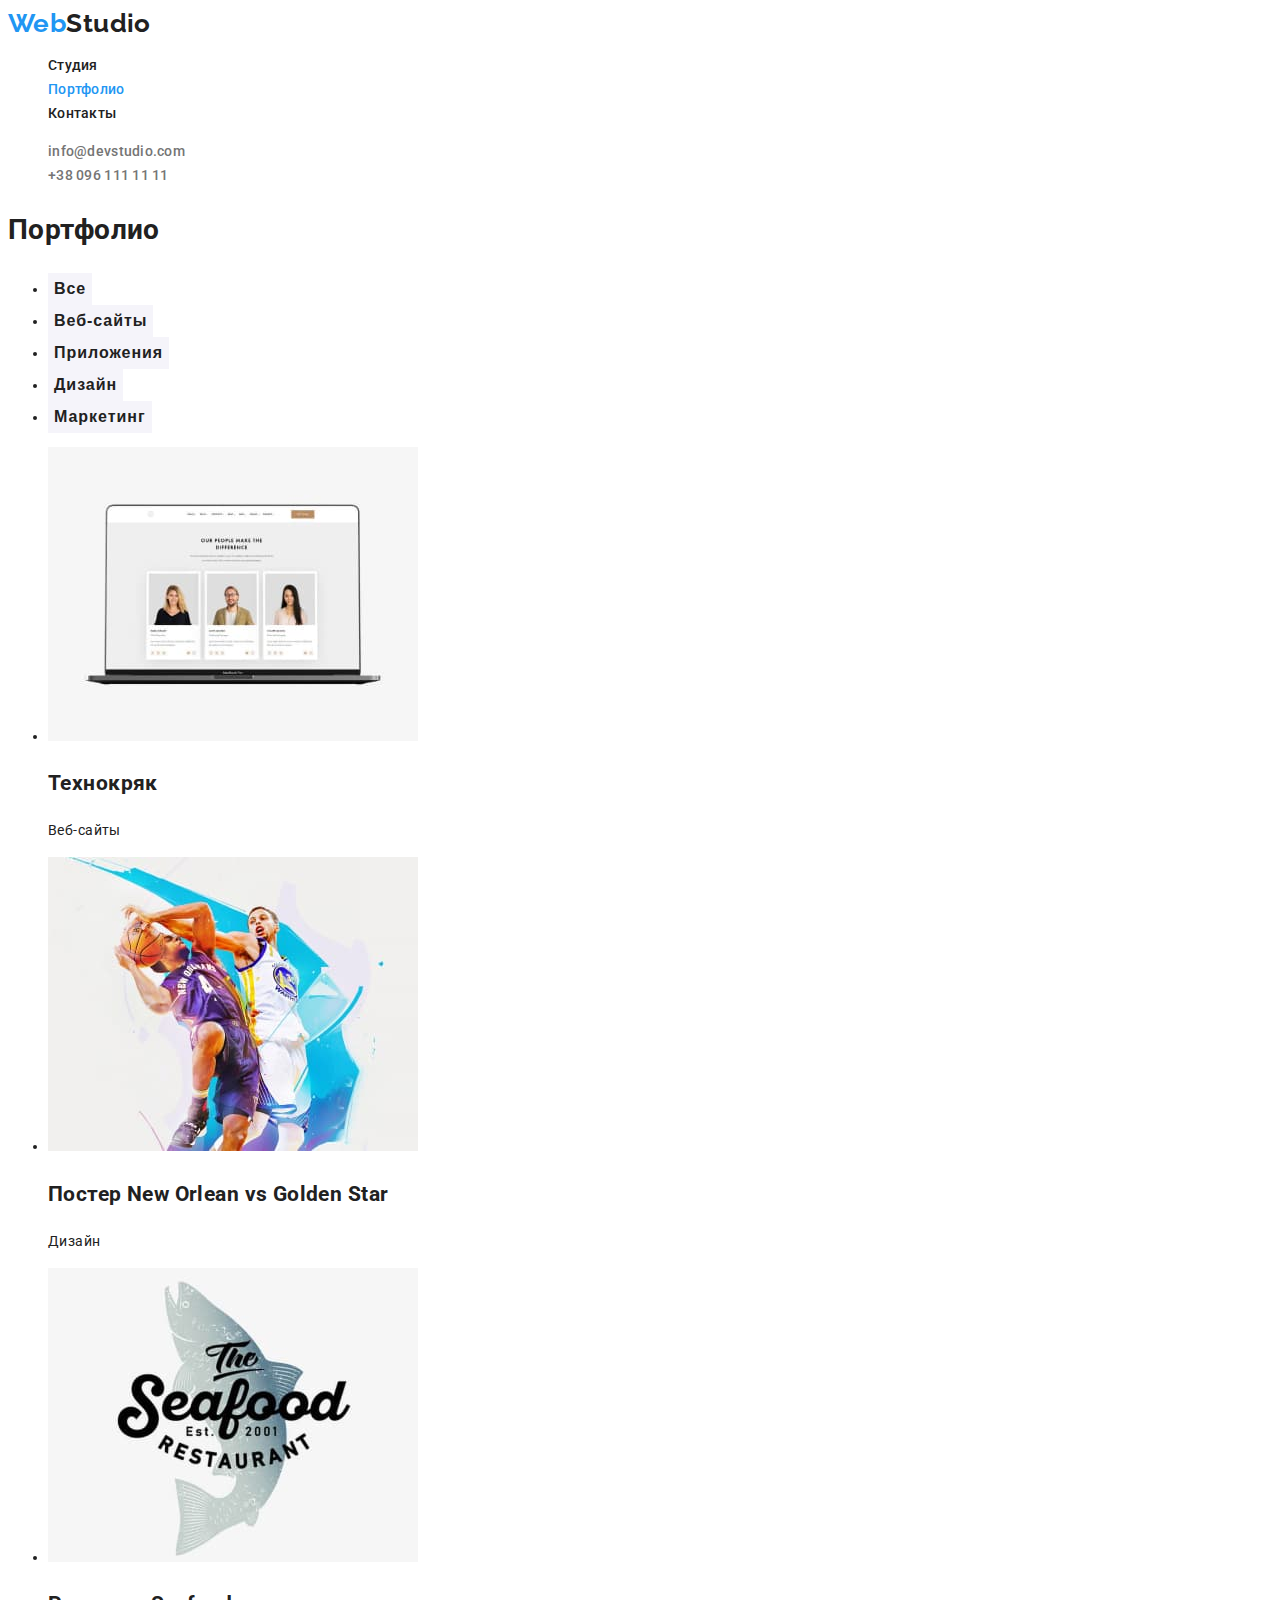
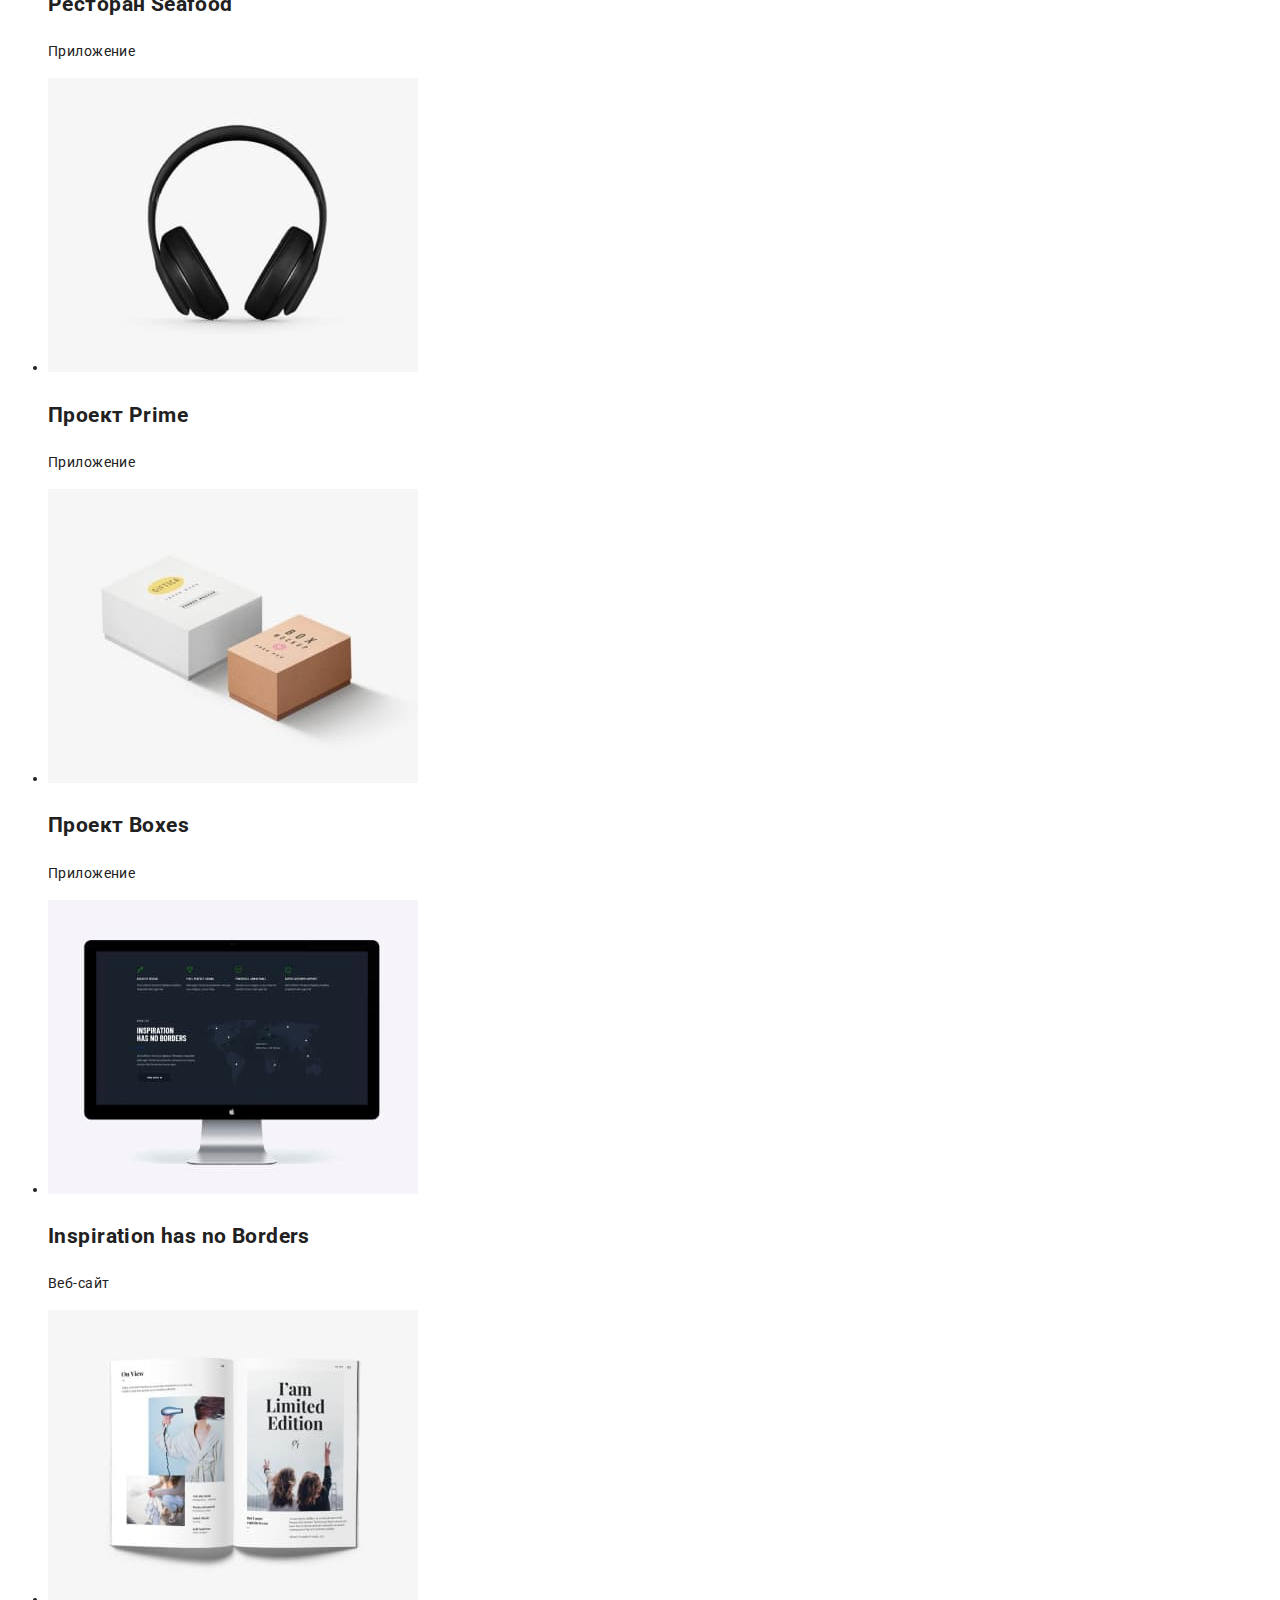
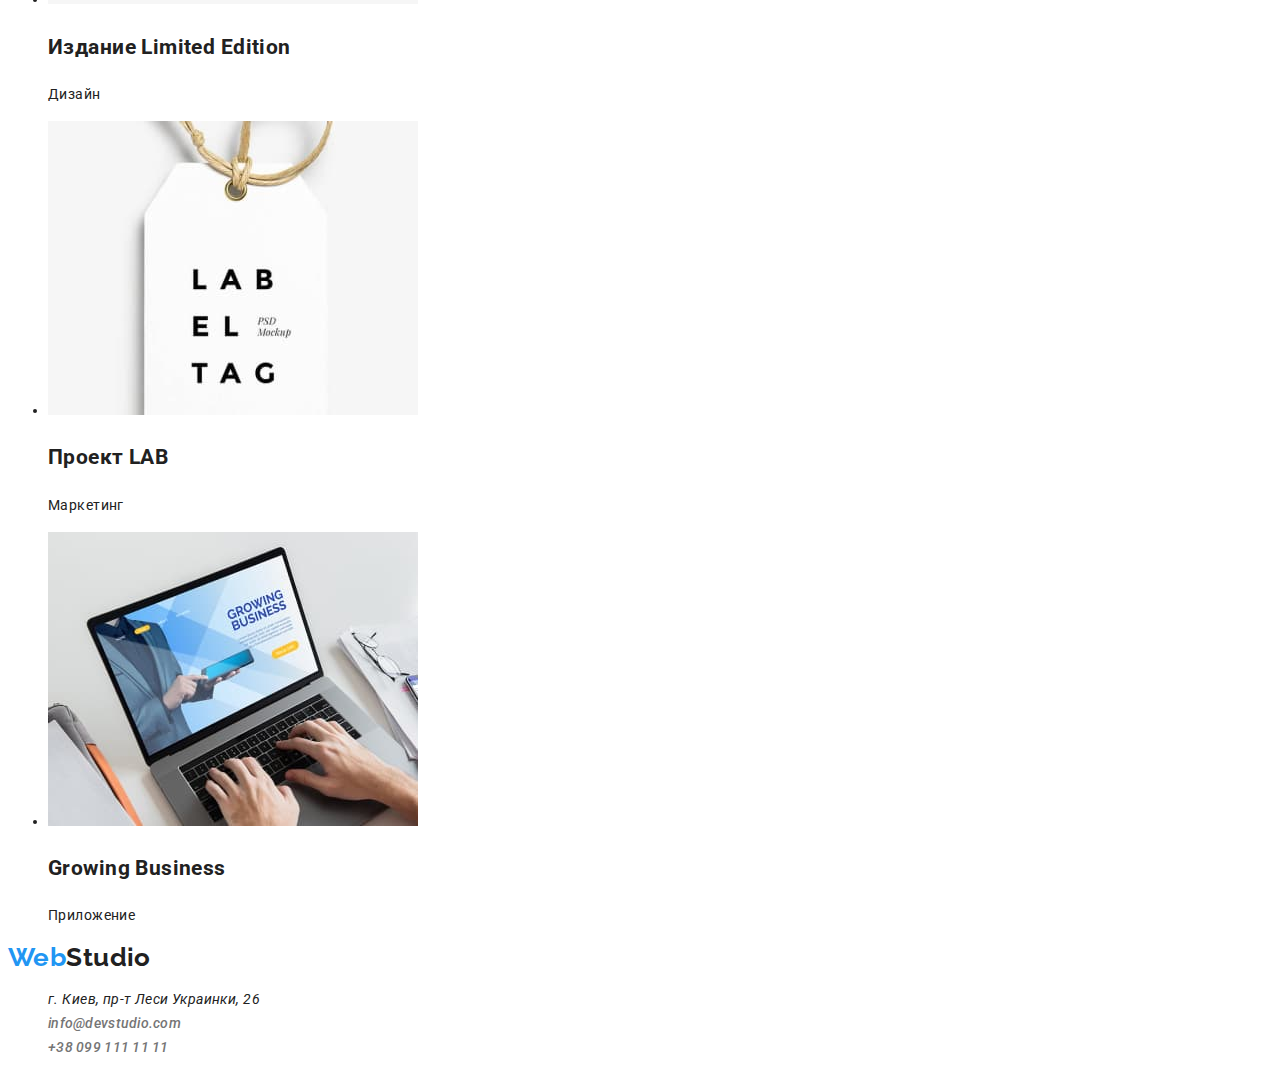
==== portfolio.html @ c82f4212 "New Files" ====
<!DOCTYPE html>
<html lang="ru">
<head>
    <meta charset="UTF-8">
    <meta http-equiv="X-UA-Compatible" content="IE=edge">
    <meta name="viewport" content="width=device-width, initial-scale=1.0">
    <link rel="stylesheet" href="https://cdnjs.cloudflare.com/ajax/libs/modern-normalize/1.0.0/modern-normalize.min.css"
        integrity="sha512-ISS7cAi1PEhQ8jnbJpJZMd29NlhNj4AWYyLOSp2CE/CsHxTCu+r+t0D2yoJudVrd0/8fTVPUVDzY5Tvli75u/g=="
        crossorigin="anonymous" />
    <link rel="preconnect" href="https://fonts.gstatic.com">
    <link href="https://fonts.googleapis.com/css2?family=Raleway:wght@700&family=Roboto:wght@400;500;700;900&display=swap"
        rel="stylesheet">
    <link rel="stylesheet" href="./css/styles.css" />
    <title>Портфолио</title>
    </head>
    
<body>
    <header>
        <!-- Шапка страницы -->
        <nav>
            <!-- Навигация -->
            <a class="logo" href="./index.html">
                Web<span class="logo-title">Studio</span>
            </a>
            <ul class="site-nav list">
                <li><a href="./index.html" class="link">Студия</a></li>
                <li><a href="./portfolio.html" class="link current">Портфолио</a></li>
                <li><a href="./" class="link">Контакты</a></li>
            </ul>
        </nav>
    
        <ul class="contact list">
            <li><a class="link" href="mailto:info@devstudio.com">info@devstudio.com</a></li>
            <li><a class="link" href="tel:+380961111111">+38 096 111 11 11</a></li>
        </ul>
    </header>

      
    <!-- Уникальный контент страницы -->
    <main>
        <section> <!--Портфолио-->
            <h1>Портфолио</h1><!--С помощью стилей потом скроем-->
            <ul> <!--Список кнопок фильтров-->
                <li>
                    <button class="btn type="button">Все</button>
                </li>
                <li>
                    <button class="btn type="button">Веб-сайты</button>
                </li>
                <li>
                    <button class="btn type="button">Приложения</button>
                </li>
                <li>
                    <button class="btn type="button">Дизайн</button>
                </li>
                <li>
                    <button class="btn type="button">Маркетинг</button>
                </li>
            </ul>

            <ul> <!--Примеры работ-->
                <li>
                    <img src="./images/portfolio/img-p-1.jpg" alt="Технокряк" width="370">
                    <h2>Технокряк</h2>
                    <p>Веб-сайты</p>
                </li>
                <li>
                    <img src="./images/portfolio/img-p-2.jpg" alt="Постер New Orlean vs Golden Star" width="370">
                    <h2>Постер New Orlean vs Golden Star</h2>
                    <p>Дизайн</p>
                </li>
                <li>
                    <img src="./images/portfolio/img-p-3.jpg" alt="Ресторан Seafood" width="370">
                    <h2>Ресторан Seafood</h2>
                    <p>Приложение</p>
                </li>
                <li>
                    <img src="./images/portfolio/img-p-4.jpg" alt="Проект Prime" width="370">
                    <h2>Проект Prime</h2>
                    <p>Приложение</p>
                </li>
                <li>
                    <img src="./images/portfolio/img-p-5.jpg" alt="Проект Boxes" width="370">
                    <h2>Проект Boxes</h2>
                    <p>Приложение</p>
                </li>
                <li>
                    <img src="./images/portfolio/img-p-6.jpg" alt="Inspiration has no Borders" width="370">
                    <h2>Inspiration has no Borders</h2>
                    <p>Веб-сайт</p>
                </li>
                <li>
                    <img src="./images/portfolio/img-p-7.jpg" alt="Издание Limited Edition" width="370">
                    <h2>Издание Limited Edition</h2>
                    <p>Дизайн</p>
                </li>
                <li>
                    <img src="./images/portfolio/img-p-8.jpg" alt="Проект LAB" width="370">
                    <h2>Проект LAB</h2>
                    <p>Маркетинг</p>
                </li>
                <li>
                    <img src="./images/portfolio/img-p-9.jpg" alt="Growing Business" width="370">
                    <h2>Growing Business</h2>
                    <p>Приложение</p>
                </li>
            </ul>
        </section>
        
    </main>

    <!-- Подвал страницы -->
    <footer>
        <a class="logo" href="./index.html">
            Web<span class="logo-title">Studio</span>
        </a>
        <address>
            <ul class="contact list">
                <li>г. Киев, пр-т Леси Украинки, 26</li>
                <li><a class="link" href="mailto:info@devstudio.com">info@devstudio.com</a></li>
                <li><a class="link" href="tel:+380991111111">+38 099 111 11 11</a></li>
            </ul>
        </address>
    </footer>
</body>
</html>
---- css/styles.css ----
/* основной цвет текста #212121 */
/* вторичный цвет текста #757575 */
/* белый цвет на Кнопке #FFFFFF */
/* акцент #2196F3 */
/* вторичный цвет фона #F5F4FA */
:root {
  --primary-text-color: #212121;
  --title-text-color: #212121;
  --hero-text-color: #ffffff;
  --hero-bg-color: #2f303a;
  --secondary-text-color: #757575;
  --accent-color: #2196f3;
  --secondary-bg-color: #f5f4fa;
}

/* Основное тело страницы */
body {
  background-color: #ffffff;

  font-family: 'Roboto', sans-serif;
  font-style: normal;
  font-weight: 400;
  font-size: 14px;
  line-height: 1.71; /* or 171% */
  letter-spacing: 0.03em;
  color: var(--primary-text-color);
}
/* Списки без стандартных точек */
.list {
  list-style: none;
}
/* визуальное скрытие */
.visually-hidden {
  position: absolute !important;
  clip: rect(1px 1px 1px 1px);
  clip: rect(1px, 1px, 1px, 1px);
  padding: 0 !important;
  border: 0 !important;
  height: 1px !important;
  width: 1px !important;
  overflow: hidden;
}

/* logo */
.logo {
  text-decoration: none;
  font-family: 'Raleway', sans-serif;
  font-weight: 700;
  font-size: 26px;
  line-height: 1.19;
  color: var(--accent-color);
}
.logo-title {
  color: var(--primary-text-color);
}

/* Навигация */
.site-nav .link {
  text-decoration: none;
  font-weight: 500;
  line-height: 1.14;
  letter-spacing: 0.02em;
  color: var(--title-text-color);
}
.site-nav .link:hover,
.site-nav .link:focus {
  color: var(--accent-color);
}
.site-nav .current {
  color: var(--accent-color);
}
/* contacts */
.contact .link {
  text-decoration: none;
  font-weight: 500;
  line-height: 1.14;
  letter-spacing: 0.02em;
  color: var(--secondary-text-color);
}
.contact .link:hover,
.contact .link:focus {
  color: var(--accent-color);
}

/* hero */
.hero {
  background-color: var(--hero-bg-color);
}
.hero-title {
  font-weight: 900;
  font-size: 44px;
  line-height: 1.36; /* or 136% */

  text-align: center;
  letter-spacing: 0.06em;
  text-transform: uppercase;
  color: var(--hero-text-color);
}
/* button */
.btn {
  background-color: var(--secondary-bg-color);
  font-weight: 700;
  font-size: 16px;
  line-height: 1.87; /* identical to box height, or 187% */

  display: flex;
  align-items: center;
  text-align: center;
  letter-spacing: 0.06em;
  color: var(--primary-text-color);
  border: none;
}
.btn:hover,
.btn:focus {
  background-color: var(--accent-color);
  color: var(--hero-text-color);
  cursor: pointer;
}
/*
.btn-primary {
  background-color: var(--accent-color);
  color: var(--hero-text-color);
}
*/
/* section */
.section-title {
  font-weight: 700;
  font-size: 36px;
  line-height: 1.17;
  text-align: center;
  color: var(--title-text-color);
}

/* features */
.feature-list .title {
  font-weight: 700;
  font-size: 36px;
  line-height: 1.17;
  text-align: center;
  color: var(--title-text-color);
}
/* team */
.team-list .title {
  color: var(--title-text-color);
}
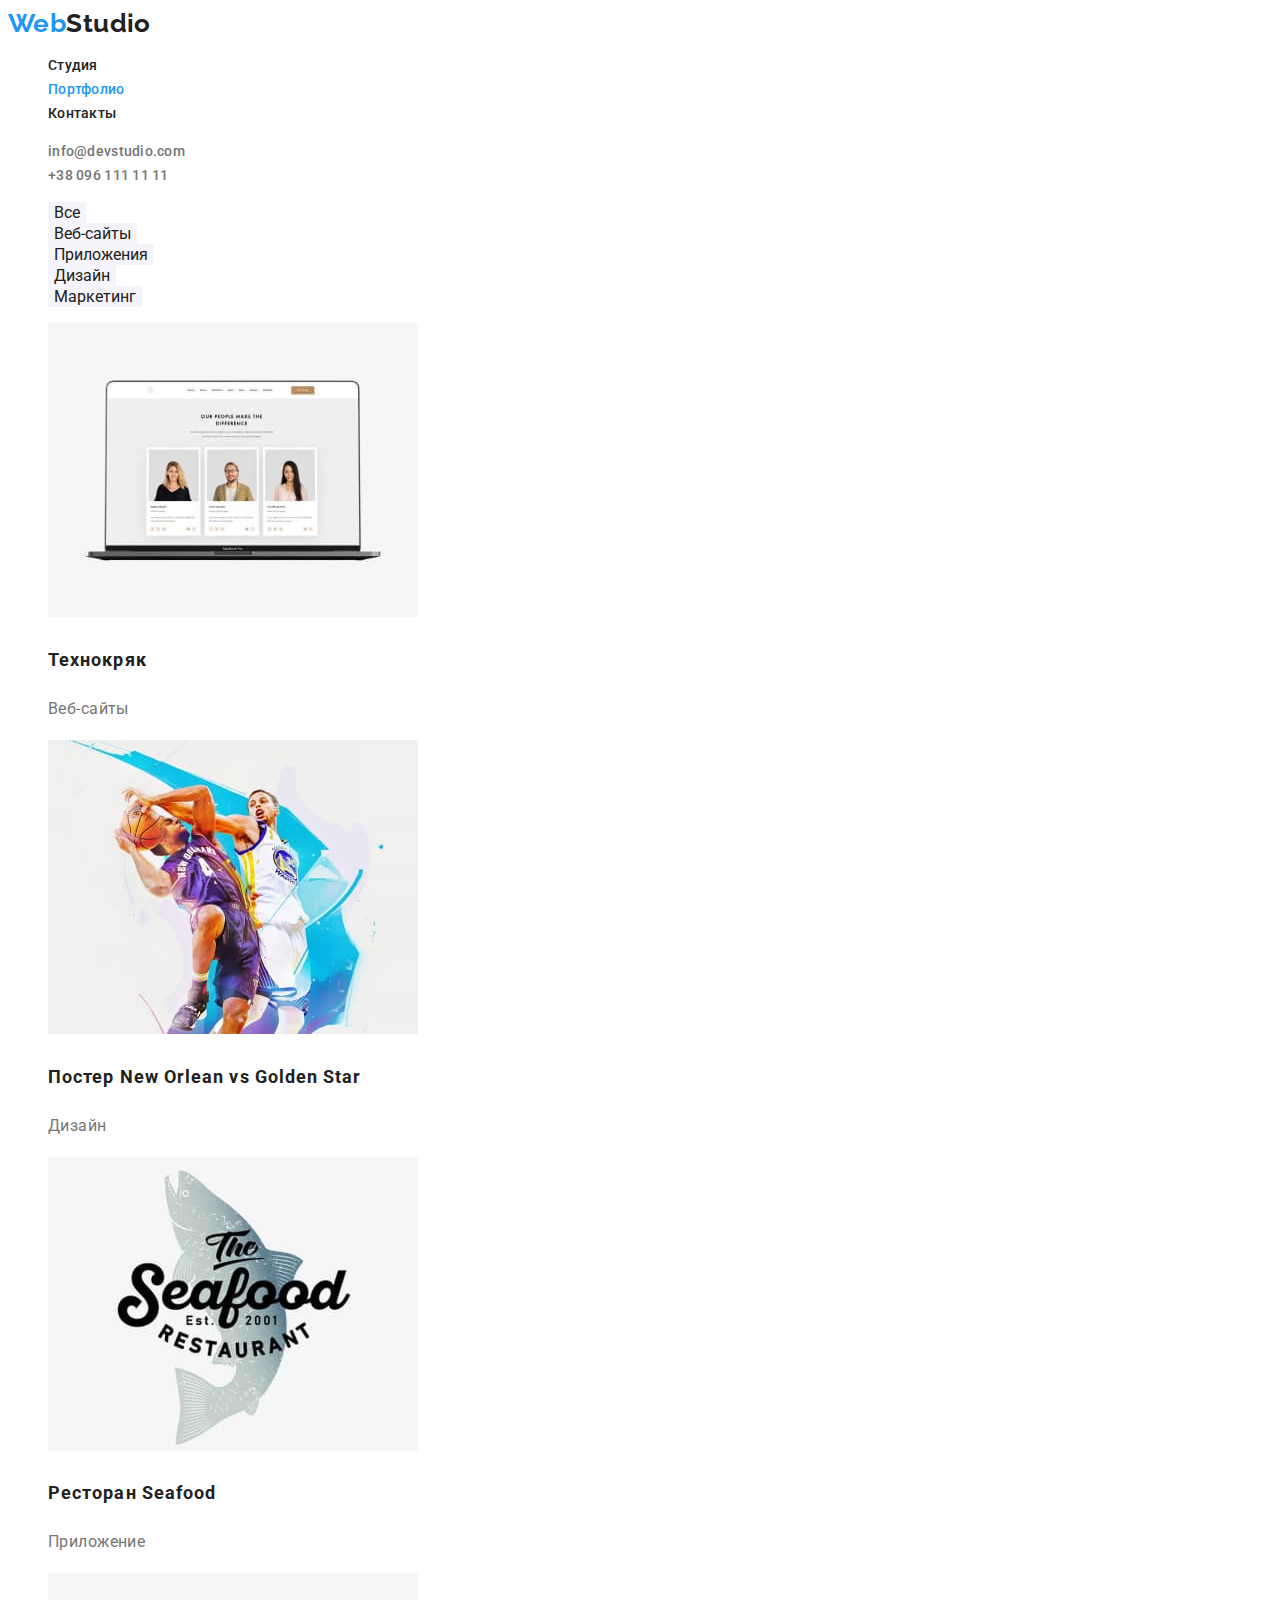
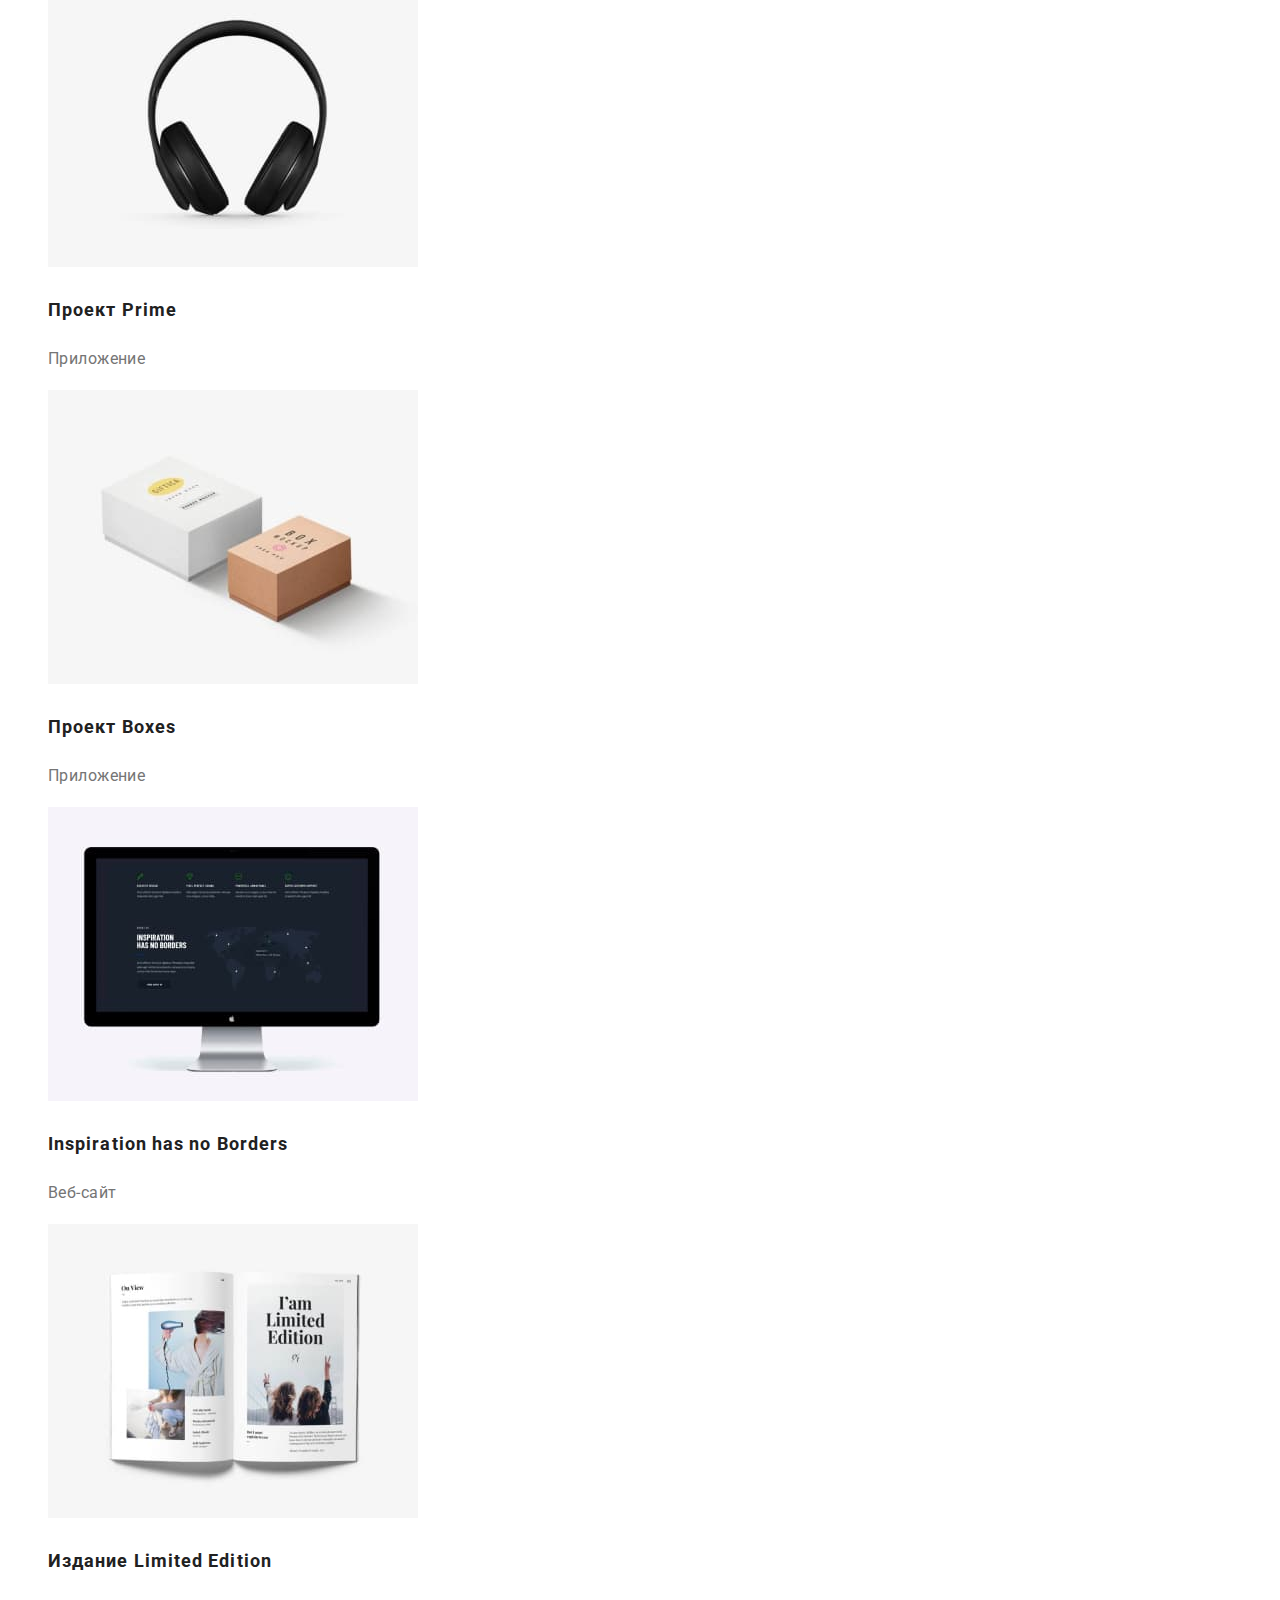
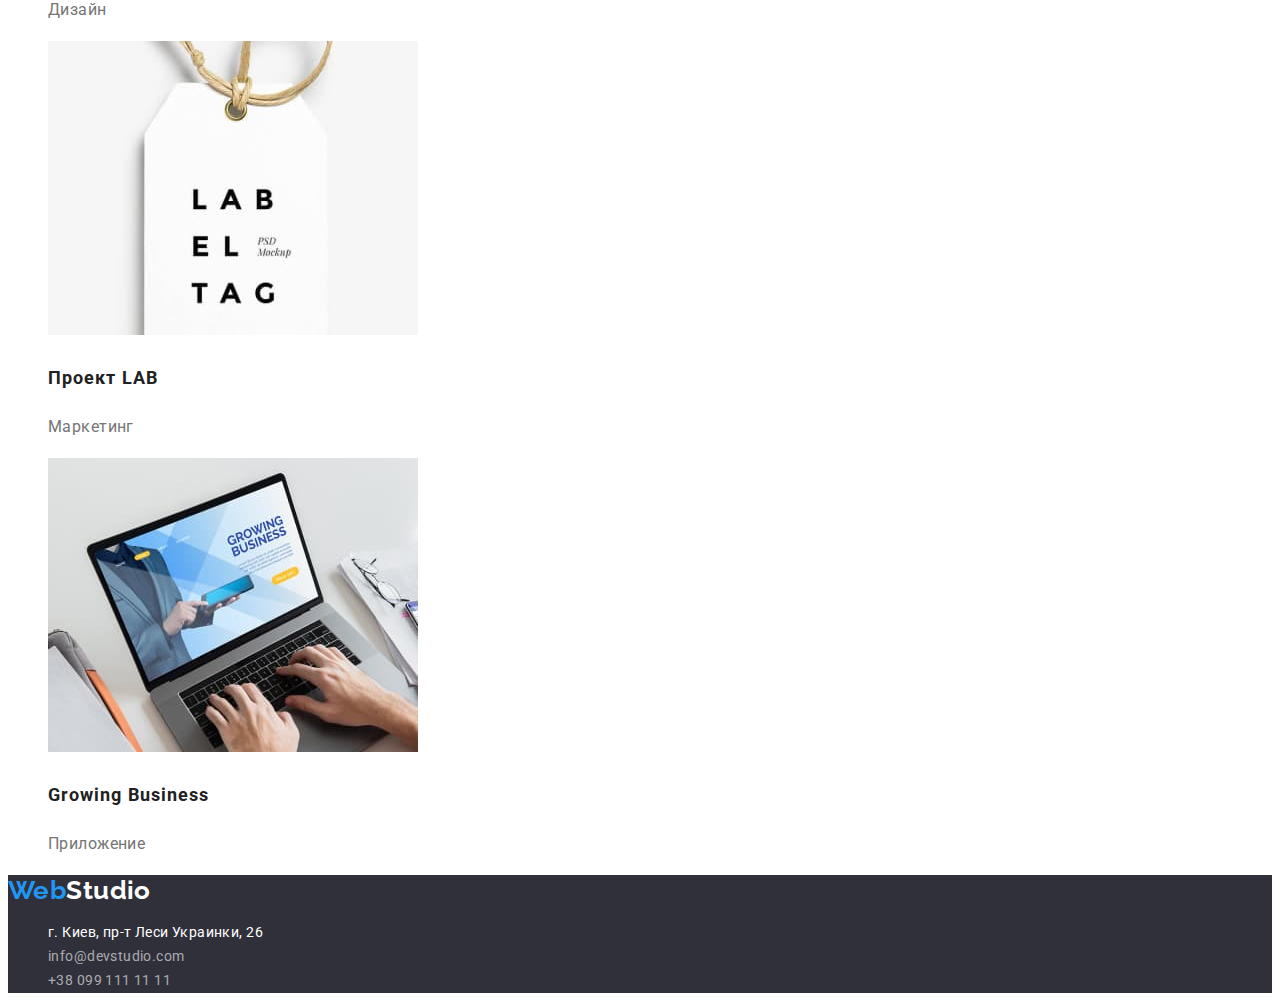
==== commit 856bc5a0: "V_1" ====
--- a/portfolio.html
+++ b/portfolio.html
@@ -12,20 +12,18 @@
         rel="stylesheet">
     <link rel="stylesheet" href="./css/styles.css" />
     <title>Портфолио</title>
-    </head>
+</head>
     
 <body>
-    <header>
-        <!-- Шапка страницы -->
-        <nav>
-            <!-- Навигация -->
+    <header class="site-nav"> <!-- Шапка страницы -->      
+        <nav> <!-- Навигация -->
             <a class="logo" href="./index.html">
                 Web<span class="logo-title">Studio</span>
             </a>
-            <ul class="site-nav list">
-                <li><a href="./index.html" class="link">Студия</a></li>
-                <li><a href="./portfolio.html" class="link current">Портфолио</a></li>
-                <li><a href="./" class="link">Контакты</a></li>
+            <ul class="list">
+                <li><a class="link" href="./index.html">Студия</a></li>
+                <li><a class="link current" href="./portfolio.html">Портфолио</a></li>
+                <li><a class="link" href="./">Контакты</a></li>
             </ul>
         </nav>
     
@@ -34,74 +32,73 @@
             <li><a class="link" href="tel:+380961111111">+38 096 111 11 11</a></li>
         </ul>
     </header>
-
-      
+    
     <!-- Уникальный контент страницы -->
     <main>
-        <section> <!--Портфолио-->
-            <h1>Портфолио</h1><!--С помощью стилей потом скроем-->
-            <ul> <!--Список кнопок фильтров-->
+        <section class="portfolio"> <!--Портфолио-->
+            <h1 class="visually-hidden">Портфолио</h1>
+            <ul class="list"> <!--Список кнопок фильтров-->
                 <li>
-                    <button class="btn type="button">Все</button>
+                    <button class="btn btn-portfolio" type="button">Все</button>
                 </li>
                 <li>
-                    <button class="btn type="button">Веб-сайты</button>
+                    <button class="btn btn-portfolio" type="button">Веб-сайты</button>
                 </li>
                 <li>
-                    <button class="btn type="button">Приложения</button>
+                    <button class="btn btn-portfolio" type="button">Приложения</button>
                 </li>
                 <li>
-                    <button class="btn type="button">Дизайн</button>
+                    <button class="btn btn-portfolio" type="button">Дизайн</button>
                 </li>
                 <li>
-                    <button class="btn type="button">Маркетинг</button>
+                    <button class="btn btn-portfolio" type="button">Маркетинг</button>
                 </li>
             </ul>
 
-            <ul> <!--Примеры работ-->
+            <ul class="portfolio-list list"> <!--Примеры работ-->
                 <li>
                     <img src="./images/portfolio/img-p-1.jpg" alt="Технокряк" width="370">
-                    <h2>Технокряк</h2>
+                    <h2 class="title">Технокряк</h2>
                     <p>Веб-сайты</p>
                 </li>
                 <li>
                     <img src="./images/portfolio/img-p-2.jpg" alt="Постер New Orlean vs Golden Star" width="370">
-                    <h2>Постер New Orlean vs Golden Star</h2>
+                    <h2 class="title">Постер New Orlean vs Golden Star</h2>
                     <p>Дизайн</p>
                 </li>
                 <li>
                     <img src="./images/portfolio/img-p-3.jpg" alt="Ресторан Seafood" width="370">
-                    <h2>Ресторан Seafood</h2>
+                    <h2 class="title">Ресторан Seafood</h2>
                     <p>Приложение</p>
                 </li>
                 <li>
                     <img src="./images/portfolio/img-p-4.jpg" alt="Проект Prime" width="370">
-                    <h2>Проект Prime</h2>
+                    <h2 class="title">Проект Prime</h2>
                     <p>Приложение</p>
                 </li>
                 <li>
                     <img src="./images/portfolio/img-p-5.jpg" alt="Проект Boxes" width="370">
-                    <h2>Проект Boxes</h2>
+                    <h2 class="title">Проект Boxes</h2>
                     <p>Приложение</p>
                 </li>
                 <li>
                     <img src="./images/portfolio/img-p-6.jpg" alt="Inspiration has no Borders" width="370">
-                    <h2>Inspiration has no Borders</h2>
+                    <h2 class="title">Inspiration has no Borders</h2>
                     <p>Веб-сайт</p>
                 </li>
                 <li>
                     <img src="./images/portfolio/img-p-7.jpg" alt="Издание Limited Edition" width="370">
-                    <h2>Издание Limited Edition</h2>
+                    <h2 class="title">Издание Limited Edition</h2>
                     <p>Дизайн</p>
                 </li>
                 <li>
                     <img src="./images/portfolio/img-p-8.jpg" alt="Проект LAB" width="370">
-                    <h2>Проект LAB</h2>
+                    <h2 class="title">Проект LAB</h2>
                     <p>Маркетинг</p>
                 </li>
                 <li>
                     <img src="./images/portfolio/img-p-9.jpg" alt="Growing Business" width="370">
-                    <h2>Growing Business</h2>
+                    <h2 class="title">Growing Business</h2>
                     <p>Приложение</p>
                 </li>
             </ul>
@@ -110,15 +107,15 @@
     </main>
 
     <!-- Подвал страницы -->
-    <footer>
+    <footer class="footer">
         <a class="logo" href="./index.html">
-            Web<span class="logo-title">Studio</span>
+            Web<span class="footer-logo-title">Studio</span>
         </a>
-        <address>
-            <ul class="contact list">
+        <address class="addr-title">
+            <ul class="list">
                 <li>г. Киев, пр-т Леси Украинки, 26</li>
-                <li><a class="link" href="mailto:info@devstudio.com">info@devstudio.com</a></li>
-                <li><a class="link" href="tel:+380991111111">+38 099 111 11 11</a></li>
+                <li><a class="link foot-link" href="mailto:info@devstudio.com">info@devstudio.com</a></li>
+                <li><a class="link foot-link" href="tel:+380991111111">+38 099 111 11 11</a></li>
             </ul>
         </address>
     </footer>
--- a/css/styles.css
+++ b/css/styles.css
@@ -5,7 +5,6 @@
 /* вторичный цвет фона #F5F4FA */
 :root {
   --primary-text-color: #212121;
-  --title-text-color: #212121;
   --hero-text-color: #ffffff;
   --hero-bg-color: #2f303a;
   --secondary-text-color: #757575;
@@ -16,12 +15,11 @@
 /* Основное тело страницы */
 body {
   background-color: #ffffff;
-
   font-family: 'Roboto', sans-serif;
   font-style: normal;
   font-weight: 400;
   font-size: 14px;
-  line-height: 1.71; /* or 171% */
+  line-height: 1.71;
   letter-spacing: 0.03em;
   color: var(--primary-text-color);
 }
@@ -60,26 +58,16 @@
   font-weight: 500;
   line-height: 1.14;
   letter-spacing: 0.02em;
-  color: var(--title-text-color);
+  color: var(--primary-text-color);
 }
+.site-nav .current,
 .site-nav .link:hover,
 .site-nav .link:focus {
   color: var(--accent-color);
 }
-.site-nav .current {
-  color: var(--accent-color);
-}
 /* contacts */
 .contact .link {
-  text-decoration: none;
-  font-weight: 500;
-  line-height: 1.14;
-  letter-spacing: 0.02em;
   color: var(--secondary-text-color);
-}
-.contact .link:hover,
-.contact .link:focus {
-  color: var(--accent-color);
 }
 
 /* hero */
@@ -89,8 +77,7 @@
 .hero-title {
   font-weight: 900;
   font-size: 44px;
-  line-height: 1.36; /* or 136% */
-
+  line-height: 1.36;
   text-align: center;
   letter-spacing: 0.06em;
   text-transform: uppercase;
@@ -99,14 +86,11 @@
 /* button */
 .btn {
   background-color: var(--secondary-bg-color);
-  font-weight: 700;
+  font-family: inherit;
   font-size: 16px;
-  line-height: 1.87; /* identical to box height, or 187% */
-
   display: flex;
   align-items: center;
   text-align: center;
-  letter-spacing: 0.06em;
   color: var(--primary-text-color);
   border: none;
 }
@@ -116,30 +100,77 @@
   color: var(--hero-text-color);
   cursor: pointer;
 }
-/*
-.btn-primary {
-  background-color: var(--accent-color);
-  color: var(--hero-text-color);
+.btn .btn-main {
+  font-weight: 700;
+  line-height: 1.87;
+  letter-spacing: 0.06em;
 }
-*/
+.btn .btn-portfolio {
+  font-weight: 500;
+  line-height: 1.62;
+}
+
 /* section */
 .section-title {
   font-weight: 700;
   font-size: 36px;
   line-height: 1.17;
   text-align: center;
-  color: var(--title-text-color);
+  color: var(--primary-text-color);
 }
 
 /* features */
+.feature-list {
+  color: var(--secondary-text-color);
+}
 .feature-list .title {
   font-weight: 700;
-  font-size: 36px;
-  line-height: 1.17;
+  /*font-size: 14px;*/
+  line-height: 1.14;
+  text-transform: uppercase;
+  color: var(--primary-text-color);
+}
+
+/* team */
+.team-list {
+  font-size: 16px;
+  line-height: 1.19;
   text-align: center;
-  color: var(--title-text-color);
 }
-/* team */
 .team-list .title {
-  color: var(--title-text-color);
+  font-weight: 500;
+  color: var(--primary-text-color);
 }
+/* порфолио карточки*/
+.portfolio-list {
+  font-size: 16px;
+  line-height: 1.875;
+  color: var(--secondary-text-color);
+}
+.portfolio-list .title {
+  font-weight: 700;
+  font-size: 18px;
+  line-height: 2;
+  letter-spacing: 0.06em;
+  color: var(--primary-text-color);
+}
+
+/* footer */
+.footer {
+  background-color: var(--hero-bg-color);
+}
+.footer-logo-title {
+  color: var(--hero-text-color);
+}
+.footer .addr-title {
+  color: var(--hero-text-color);
+  font-style: normal;
+}
+.footer .foot-link {
+  text-decoration: none;
+  color: rgba(255, 255, 255, 0.6);
+}
+.addr-title .link:hover,
+.addr-title .link:focus {
+  color: var(--accent-color);
+}
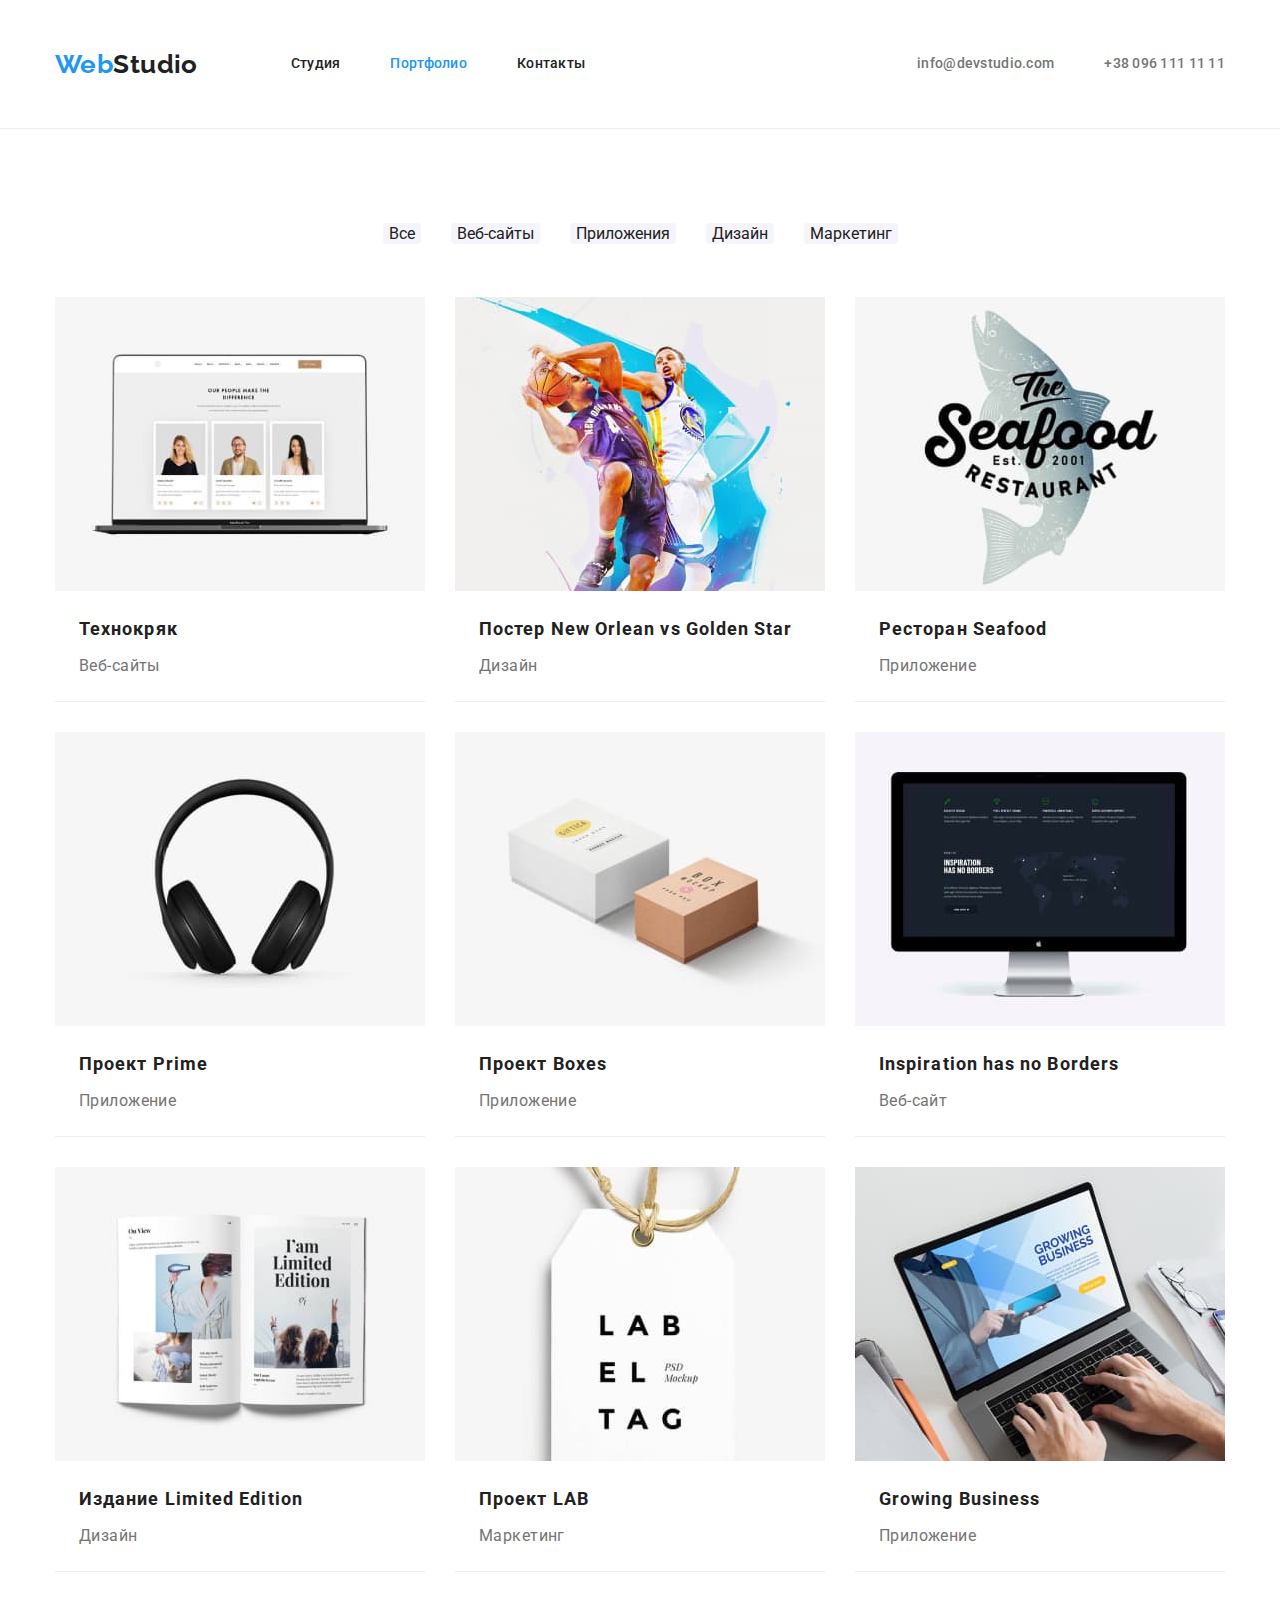
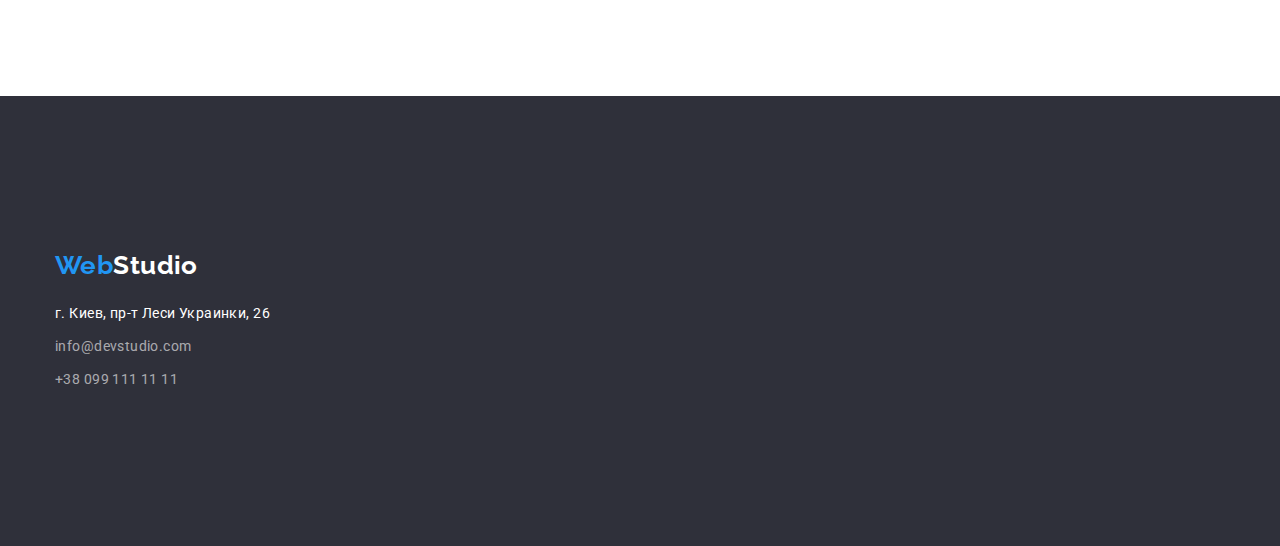
==== commit a425b333: "Все стили hw-03" ====
--- a/portfolio.html
+++ b/portfolio.html
@@ -15,109 +15,137 @@
 </head>
     
 <body>
-    <header class="site-nav"> <!-- Шапка страницы -->      
-        <nav> <!-- Навигация -->
-            <a class="logo" href="./index.html">
-                Web<span class="logo-title">Studio</span>
-            </a>
-            <ul class="list">
-                <li><a class="link" href="./index.html">Студия</a></li>
-                <li><a class="link current" href="./portfolio.html">Портфолио</a></li>
-                <li><a class="link" href="./">Контакты</a></li>
+    <header class="site-nav">
+        <!-- Шапка страницы -->
+        <div class="container">
+            <nav class="navigation">
+                <!-- Навигация -->
+                <a class="logo" href="./index.html">
+                    Web<span class="logo-title">Studio</span>
+                </a>
+                <ul class="list menu">
+                    <li class="menu-item"><a class="link menu-link" href="./">Студия</a></li>
+                    <li class="menu-item"><a class="link menu-link current" href="./portfolio.html">Портфолио</a></li>
+                    <li class="menu-item"><a class="link menu-link" href="./">Контакты</a></li>
+                </ul>
+            </nav>
+    
+            <ul class="contact list menu">
+                <li class="menu-item"><a class="link" href="mailto:info@devstudio.com">info@devstudio.com</a></li>
+                <li class="menu-item"><a class="link" href="tel:+380961111111">+38 096 111 11 11</a></li>
             </ul>
-        </nav>
-    
-        <ul class="contact list">
-            <li><a class="link" href="mailto:info@devstudio.com">info@devstudio.com</a></li>
-            <li><a class="link" href="tel:+380961111111">+38 096 111 11 11</a></li>
-        </ul>
+        </div>
     </header>
     
     <!-- Уникальный контент страницы -->
     <main>
-        <section class="portfolio"> <!--Портфолио-->
-            <h1 class="visually-hidden">Портфолио</h1>
-            <ul class="list"> <!--Список кнопок фильтров-->
-                <li>
-                    <button class="btn btn-portfolio" type="button">Все</button>
-                </li>
-                <li>
-                    <button class="btn btn-portfolio" type="button">Веб-сайты</button>
-                </li>
-                <li>
-                    <button class="btn btn-portfolio" type="button">Приложения</button>
-                </li>
-                <li>
-                    <button class="btn btn-portfolio" type="button">Дизайн</button>
-                </li>
-                <li>
-                    <button class="btn btn-portfolio" type="button">Маркетинг</button>
-                </li>
-            </ul>
-
-            <ul class="portfolio-list list"> <!--Примеры работ-->
-                <li>
-                    <img src="./images/portfolio/img-p-1.jpg" alt="Технокряк" width="370">
-                    <h2 class="title">Технокряк</h2>
-                    <p>Веб-сайты</p>
-                </li>
-                <li>
-                    <img src="./images/portfolio/img-p-2.jpg" alt="Постер New Orlean vs Golden Star" width="370">
-                    <h2 class="title">Постер New Orlean vs Golden Star</h2>
-                    <p>Дизайн</p>
-                </li>
-                <li>
-                    <img src="./images/portfolio/img-p-3.jpg" alt="Ресторан Seafood" width="370">
-                    <h2 class="title">Ресторан Seafood</h2>
-                    <p>Приложение</p>
-                </li>
-                <li>
-                    <img src="./images/portfolio/img-p-4.jpg" alt="Проект Prime" width="370">
-                    <h2 class="title">Проект Prime</h2>
-                    <p>Приложение</p>
-                </li>
-                <li>
-                    <img src="./images/portfolio/img-p-5.jpg" alt="Проект Boxes" width="370">
-                    <h2 class="title">Проект Boxes</h2>
-                    <p>Приложение</p>
-                </li>
-                <li>
-                    <img src="./images/portfolio/img-p-6.jpg" alt="Inspiration has no Borders" width="370">
-                    <h2 class="title">Inspiration has no Borders</h2>
-                    <p>Веб-сайт</p>
-                </li>
-                <li>
-                    <img src="./images/portfolio/img-p-7.jpg" alt="Издание Limited Edition" width="370">
-                    <h2 class="title">Издание Limited Edition</h2>
-                    <p>Дизайн</p>
-                </li>
-                <li>
-                    <img src="./images/portfolio/img-p-8.jpg" alt="Проект LAB" width="370">
-                    <h2 class="title">Проект LAB</h2>
-                    <p>Маркетинг</p>
-                </li>
-                <li>
-                    <img src="./images/portfolio/img-p-9.jpg" alt="Growing Business" width="370">
-                    <h2 class="title">Growing Business</h2>
-                    <p>Приложение</p>
-                </li>
-            </ul>
+        <section class="portfolio section"> <!--Портфолио-->
+            <div class="container">
+                <h1 class="visually-hidden">Портфолио</h1>
+                <!-- Список кнопок -->
+                <ul class="btn-list list">
+                    <!--Список кнопок фильтров-->
+                    <li class="list-item">
+                        <button class="btn btn-portfolio" type="button">Все</button>
+                    </li>
+                    <li class="list-item">
+                        <button class="btn btn-portfolio" type="button">Веб-сайты</button>
+                    </li>
+                    <li class="list-item">
+                        <button class="btn btn-portfolio" type="button">Приложения</button>
+                    </li>
+                    <li class="list-item">
+                        <button class="btn btn-portfolio" type="button">Дизайн</button>
+                    </li>
+                    <li class="list-item">
+                        <button class="btn btn-portfolio" type="button">Маркетинг</button>
+                    </li>
+                </ul>
+                <!--Примеры работ-->
+                <ul class="portfolio-list list">
+                    <li class="list-item">
+                        <img src="./images/portfolio/img-p-1.jpg" alt="Технокряк" width="370">
+                        <div class="card-title">
+                            <h2 class="title">Технокряк</h2>
+                            <p>Веб-сайты</p>
+                        </div>
+                    </li>
+                    <li class="list-item">
+                        <img src="./images/portfolio/img-p-2.jpg" alt="Постер New Orlean vs Golden Star" width="370">
+                        <div class="card-title">
+                            <h2 class="title">Постер New Orlean vs Golden Star</h2>
+                            <p>Дизайн</p>
+                        </div>
+                    </li>
+                    <li class="list-item">
+                        <img src="./images/portfolio/img-p-3.jpg" alt="Ресторан Seafood" width="370">
+                        <div class="card-title">
+                            <h2 class="title">Ресторан Seafood</h2>
+                            <p>Приложение</p>
+                        </div>
+                    </li>
+                    <li class="list-item">
+                        <img src="./images/portfolio/img-p-4.jpg" alt="Проект Prime" width="370">
+                        <div class="card-title">
+                            <h2 class="title">Проект Prime</h2>
+                            <p>Приложение</p>
+                        </div>
+                    </li>
+                    <li class="list-item">
+                        <img src="./images/portfolio/img-p-5.jpg" alt="Проект Boxes" width="370">
+                        <div class="card-title">
+                            <h2 class="title">Проект Boxes</h2>
+                            <p>Приложение</p>
+                        </div>
+                    </li>
+                    <li class="list-item">
+                        <img src="./images/portfolio/img-p-6.jpg" alt="Inspiration has no Borders" width="370">
+                        <div class="card-title">
+                            <h2 class="title">Inspiration has no Borders</h2>
+                            <p>Веб-сайт</p>
+                        </div>
+                    </li>
+                    <li class="list-item">
+                        <img src="./images/portfolio/img-p-7.jpg" alt="Издание Limited Edition" width="370">
+                        <div class="card-title">
+                            <h2 class="title">Издание Limited Edition</h2>
+                            <p>Дизайн</p>
+                        </div>
+                    </li>
+                    <li class="list-item">
+                        <img src="./images/portfolio/img-p-8.jpg" alt="Проект LAB" width="370">
+                        <div class="card-title">
+                            <h2 class="title">Проект LAB</h2>
+                            <p>Маркетинг</p>
+                        </div>
+                    </li>
+                    <li class="list-item">
+                        <img src="./images/portfolio/img-p-9.jpg" alt="Growing Business" width="370">
+                        <div class="card-title">
+                            <h2 class="title">Growing Business</h2>
+                            <p>Приложение</p>
+                        </div>
+                    </li>
+                </ul>
+            </div>
         </section>
         
     </main>
 
     <!-- Подвал страницы -->
-    <footer class="footer">
-        <a class="logo" href="./index.html">
-            Web<span class="footer-logo-title">Studio</span>
-        </a>
-        <address class="addr-title">
-            <ul class="list">
-                <li>г. Киев, пр-т Леси Украинки, 26</li>
-                <li><a class="link foot-link" href="mailto:info@devstudio.com">info@devstudio.com</a></li>
-                <li><a class="link foot-link" href="tel:+380991111111">+38 099 111 11 11</a></li>
-            </ul>
-        </address>
+    <footer class="footer section">
+        <div class="container">
+            <a class="logo" href="./index.html">
+                Web<span class="footer-logo-title">Studio</span>
+            </a>
+            <address class="addr-title">
+                <ul class="list">
+                    <li class="addr-item">г. Киев, пр-т Леси Украинки, 26</li>
+                    <li class="addr-item"><a class="link foot-link" href="mailto:info@devstudio.com">info@devstudio.com</a></li>
+                    <li class="addr-item"><a class="link foot-link" href="tel:+380991111111">+38 099 111 11 11</a></li>
+                </ul>
+            </address>
+        </div>
     </footer>
 </body>
 </html>--- a/css/styles.css
+++ b/css/styles.css
@@ -3,6 +3,14 @@
 /* белый цвет на Кнопке #FFFFFF */
 /* акцент #2196F3 */
 /* вторичный цвет фона #F5F4FA */
+
+/* Структура CSS:
+1. Шрифты
+2. Переменные
+3. Теги (базовые настройки и др.)
+4. Классы (общие, ...*/
+
+/* Переменные */
 :root {
   --primary-text-color: #212121;
   --hero-text-color: #ffffff;
@@ -10,10 +18,24 @@
   --secondary-text-color: #757575;
   --accent-color: #2196f3;
   --secondary-bg-color: #f5f4fa;
+  --line-color: #ececec;
+  --card-border-color: #eeeeee;
+  --grid-item: 3;
+}
+/* Рекомендуется всегда подключать */
+/*Стили для box-sizing которые стоит использовать по-умолчанию*/
+html {
+  box-sizing: border-box;
+}
+*,
+*::before,
+*::after {
+  box-sizing: inherit;
 }
 
 /* Основное тело страницы */
 body {
+  margin: 0; /*Удаляет стандартный маржин 8пх*/
   background-color: #ffffff;
   font-family: 'Roboto', sans-serif;
   font-style: normal;
@@ -23,10 +45,46 @@
   letter-spacing: 0.03em;
   color: var(--primary-text-color);
 }
+/* Стандартный набор стилей для картинок */
+img {
+  display: block; /*чтобы убрать отступ под картинкой ка ынлайновый элем.*/
+  max-width: 100%;
+  height: auto;
+
+  /* Стили для обнуления верхних отступов у элементов */
+}
+h1,
+h2,
+h3,
+h4,
+h5,
+h6,
+p,
+ul {
+  margin-top: 0;
+  margin-bottom: 0;
+}
+
 /* Списки без стандартных точек */
+/*Класс для обнуления базовых свойств у списков (ul)*/
 .list {
+  display: flex; /*для всех списков делает флех*/
+
   list-style: none;
-}
+  padding-left: 0;
+  margin-top: 0;
+  margin-bottom: 0;
+}
+/*для всех списков делает маржин*/
+.list-item:not(:last-child) {
+  margin-right: 30px;
+}
+/*Класс для обнуления базовых свойств у ссылок*/
+.link {
+  text-decoration: none;
+  color: inherit;
+}
+
 /* визуальное скрытие */
 .visually-hidden {
   position: absolute !important;
@@ -39,6 +97,45 @@
   overflow: hidden;
 }
 
+.container {
+  width: 1200px;
+  padding-left: 15px;
+  padding-right: 15px;
+  margin-right: auto;
+  margin-left: auto;
+  /*margin: 0 auto;*/ /*альтернатива двум предыдущим записям*/
+}
+/* Выравнивание в один ряд списка навигации */
+.menu {
+  display: inline-flex;
+}
+/* отступы между эл. списка ссылок, кроме последнего */
+.menu-item:not(:last-child) {
+  margin-right: 50px;
+}
+
+.site-nav {
+  padding-top: 24px;
+  padding-bottom: 24px;
+  border-bottom: 1px solid var(--line-color);
+}
+/* Выравнивание в один ряд всех эл. хедера (навигации) */
+.site-nav .container {
+  display: flex;
+  justify-content: flex-end;
+  align-items: center;
+}
+/* Для увеличения кликабельной области ссылок в хедере  */
+.navigation {
+  display: flex;
+
+  align-items: center;
+  margin-right: auto;
+}
+/* Отступ для лого в хедере */
+.site-nav .logo {
+  margin-right: 93px;
+}
 /* logo */
 .logo {
   text-decoration: none;
@@ -54,6 +151,11 @@
 
 /* Навигация */
 .site-nav .link {
+  display: block;
+
+  padding-top: 32px;
+  padding-bottom: 32px;
+
   text-decoration: none;
   font-weight: 500;
   line-height: 1.14;
@@ -62,7 +164,9 @@
 }
 .site-nav .current,
 .site-nav .link:hover,
-.site-nav .link:focus {
+.site-nav .link:focus,
+.addr-title .link:hover,
+.addr-title .link:focus {
   color: var(--accent-color);
 }
 /* contacts */
@@ -72,27 +176,33 @@
 
 /* hero */
 .hero {
+  /* min-height: 100vh; */
+  /*min-height: 1600;*/
+  padding-top: 200px;
+  padding-bottom: 280px;
+  text-align: center;
   background-color: var(--hero-bg-color);
 }
+
 .hero-title {
+  margin-bottom: 30px;
+
   font-weight: 900;
   font-size: 44px;
   line-height: 1.36;
-  text-align: center;
   letter-spacing: 0.06em;
   text-transform: uppercase;
   color: var(--hero-text-color);
 }
 /* button */
 .btn {
+  align-items: center;
   background-color: var(--secondary-bg-color);
   font-family: inherit;
   font-size: 16px;
-  display: flex;
-  align-items: center;
-  text-align: center;
   color: var(--primary-text-color);
   border: none;
+  border-radius: 4px;
 }
 .btn:hover,
 .btn:focus {
@@ -100,18 +210,32 @@
   color: var(--hero-text-color);
   cursor: pointer;
 }
-.btn .btn-main {
+.btn.btn-main {
   font-weight: 700;
   line-height: 1.87;
   letter-spacing: 0.06em;
+  background-color: var(--accent-color);
+  color: var(--hero-text-color);
 }
 .btn .btn-portfolio {
   font-weight: 500;
   line-height: 1.62;
 }
+.btn-list {
+  display: flex;
+  justify-content: center;
+  padding-bottom: 50px;
+}
 
 /* section */
+.section {
+  padding-top: 94px;
+  padding-bottom: 94px;
+}
+
 .section-title {
+  margin-bottom: 50px;
+
   font-weight: 700;
   font-size: 36px;
   line-height: 1.17;
@@ -123,15 +247,24 @@
 .feature-list {
   color: var(--secondary-text-color);
 }
+/* Задаёт ширину эл. списка Особенностей */
+.feature-list .list-item {
+  width: calc(100% / 12 * var(--grid-item));
+  /* max-width: 300px; */
+}
 .feature-list .title {
-  font-weight: 700;
-  /*font-size: 14px;*/
+  margin-bottom: 10px;
+
+  font-weight: 700;
   line-height: 1.14;
   text-transform: uppercase;
   color: var(--primary-text-color);
 }
 
 /* team */
+.section.team {
+  background-color: var(--secondary-bg-color);
+}
 .team-list {
   font-size: 16px;
   line-height: 1.19;
@@ -141,12 +274,39 @@
   font-weight: 500;
   color: var(--primary-text-color);
 }
+.team-list .img-title {
+  padding-top: 30px;
+  padding-bottom: 30px;
+}
+.img-title .title {
+  margin-bottom: 10px;
+}
 /* порфолио карточки*/
 .portfolio-list {
+  flex-wrap: wrap;
+
   font-size: 16px;
   line-height: 1.875;
   color: var(--secondary-text-color);
 }
+
+/* отступы между эл. списка ссылок, кроме последнего */
+.portfolio-list .list-item:nth-child(3n) {
+  margin-right: 0px;
+}
+.portfolio-list .list-item {
+  margin-bottom: 30px;
+
+  flex-basis: calc((100% - 30px * (var(--grid-item) - 1)) / var(--grid-item));
+  border-bottom: 1px solid var(--card-border-color);
+}
+.portfolio-list .card-title {
+  padding: 20px 24px;
+  /* padding-bottom: 20px; */
+}
+.card-title .title {
+  margin-bottom: 4px;
+}
 .portfolio-list .title {
   font-weight: 700;
   font-size: 18px;
@@ -159,10 +319,16 @@
 .footer {
   background-color: var(--hero-bg-color);
 }
+.footer .container {
+  padding-top: 60px;
+  padding-bottom: 60px;
+}
 .footer-logo-title {
   color: var(--hero-text-color);
 }
 .footer .addr-title {
+  margin-top: 20px;
+
   color: var(--hero-text-color);
   font-style: normal;
 }
@@ -170,7 +336,9 @@
   text-decoration: none;
   color: rgba(255, 255, 255, 0.6);
 }
-.addr-title .link:hover,
-.addr-title .link:focus {
-  color: var(--accent-color);
-}
+.addr-title .list {
+  display: inline;
+}
+.addr-item:not(:last-child) {
+  margin-bottom: 9px;
+}
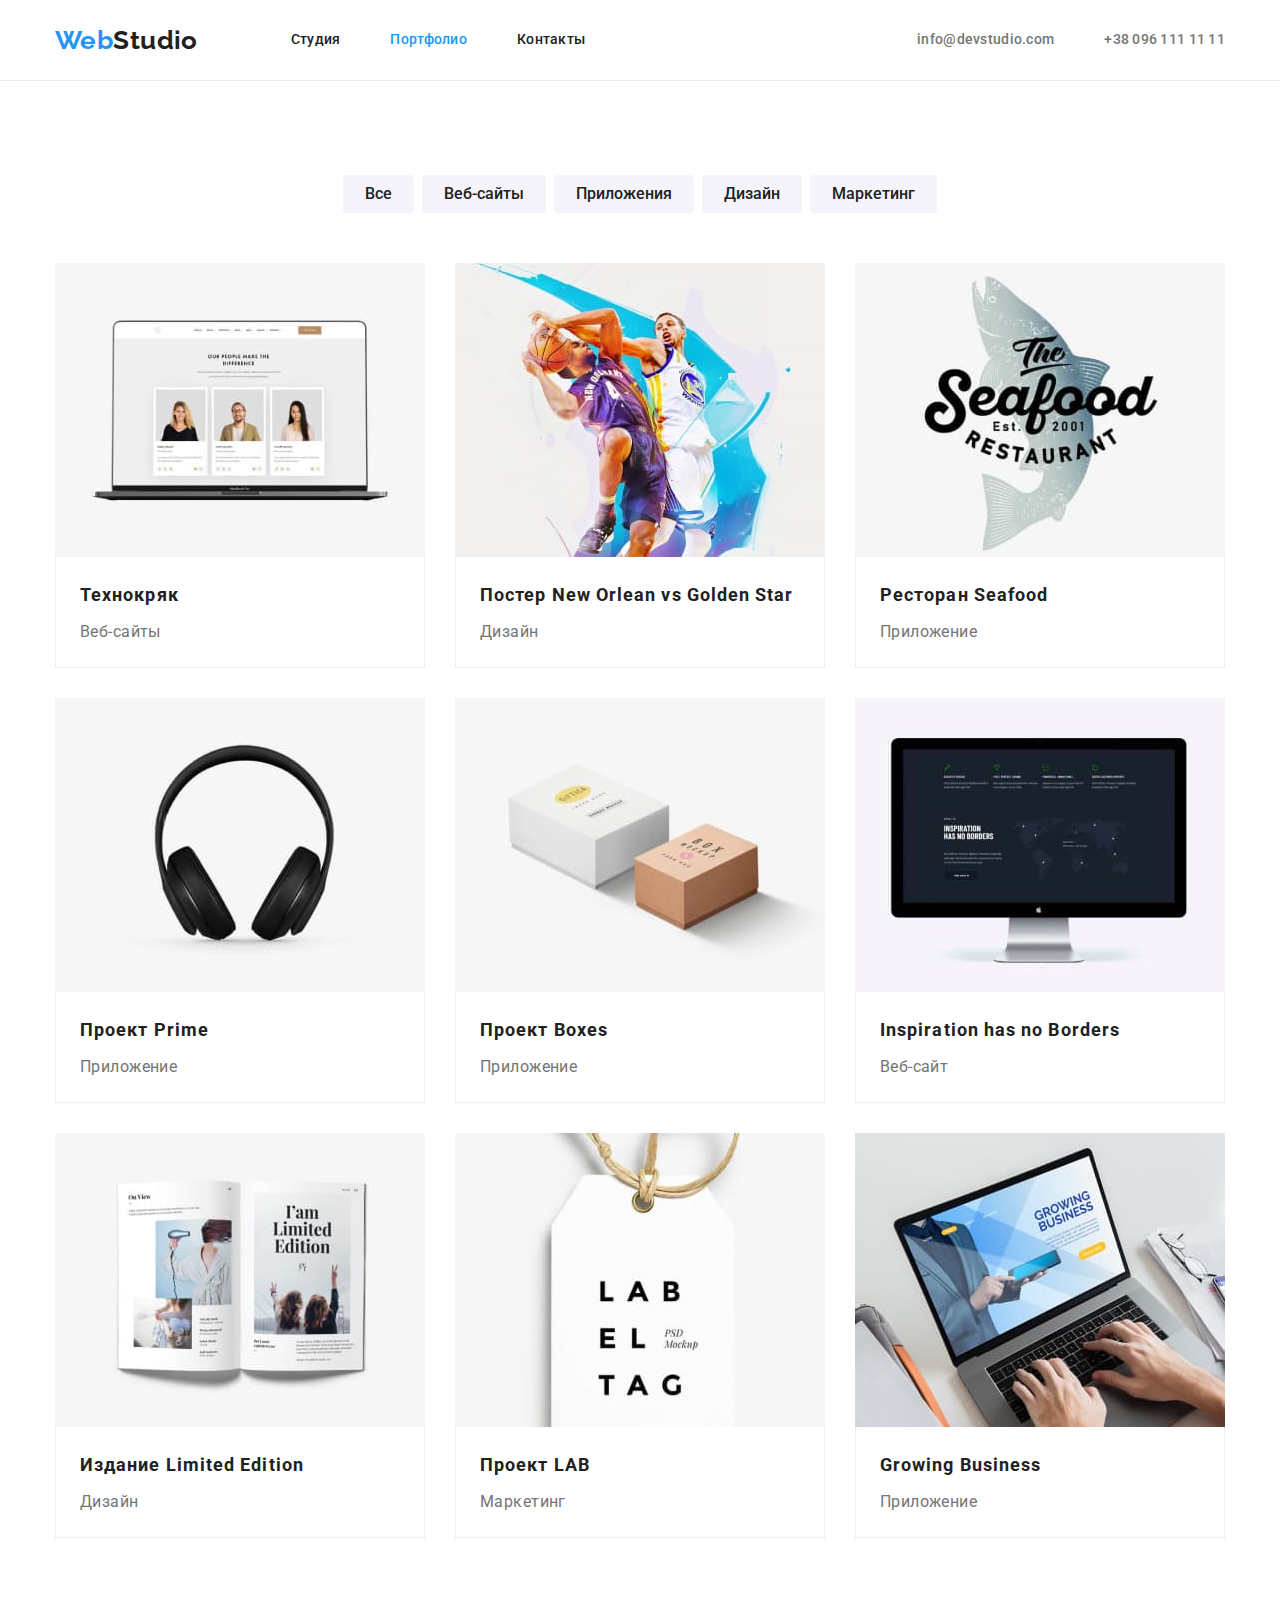
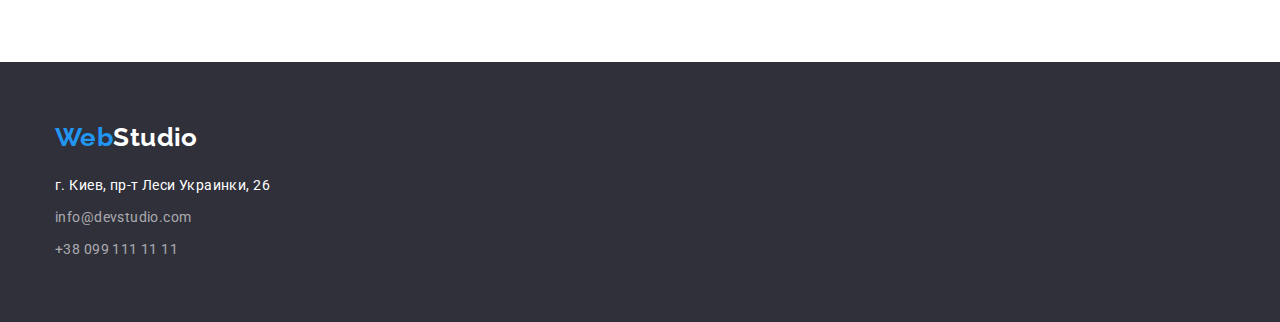
==== commit e5998b69: "Градиент на Герое, тени кнопок и карточек" ====
--- a/portfolio.html
+++ b/portfolio.html
@@ -64,67 +64,85 @@
                 <!--Примеры работ-->
                 <ul class="portfolio-list list">
                     <li class="list-item">
-                        <img src="./images/portfolio/img-p-1.jpg" alt="Технокряк" width="370">
-                        <div class="card-title">
-                            <h2 class="title">Технокряк</h2>
-                            <p>Веб-сайты</p>
-                        </div>
+                        <a class="link" href="">
+                            <img src="./images/portfolio/img-p-1.jpg" alt="Технокряк" width="370">
+                            <div class="card-title">
+                                <h2 class="title">Технокряк</h2>
+                                <p>Веб-сайты</p>
+                            </div>
+                        </a>
                     </li>
                     <li class="list-item">
-                        <img src="./images/portfolio/img-p-2.jpg" alt="Постер New Orlean vs Golden Star" width="370">
-                        <div class="card-title">
-                            <h2 class="title">Постер New Orlean vs Golden Star</h2>
-                            <p>Дизайн</p>
-                        </div>
+                        <a class="link" href="">
+                            <img src="./images/portfolio/img-p-2.jpg" alt="Постер New Orlean vs Golden Star" width="370">
+                            <div class="card-title">
+                                <h2 class="title">Постер New Orlean vs Golden Star</h2>
+                                <p>Дизайн</p>
+                            </div>
+                        </a>
                     </li>
                     <li class="list-item">
-                        <img src="./images/portfolio/img-p-3.jpg" alt="Ресторан Seafood" width="370">
-                        <div class="card-title">
-                            <h2 class="title">Ресторан Seafood</h2>
-                            <p>Приложение</p>
-                        </div>
+                        <a class="link" href="">
+                            <img src="./images/portfolio/img-p-3.jpg" alt="Ресторан Seafood" width="370">
+                            <div class="card-title">
+                                <h2 class="title">Ресторан Seafood</h2>
+                                <p>Приложение</p>
+                            </div>
+                        </a>
                     </li>
                     <li class="list-item">
-                        <img src="./images/portfolio/img-p-4.jpg" alt="Проект Prime" width="370">
-                        <div class="card-title">
-                            <h2 class="title">Проект Prime</h2>
-                            <p>Приложение</p>
-                        </div>
+                        <a class="link" href="">
+                            <img src="./images/portfolio/img-p-4.jpg" alt="Проект Prime" width="370">
+                            <div class="card-title">
+                                <h2 class="title">Проект Prime</h2>
+                                <p>Приложение</p>
+                            </div>
+                        </a>
                     </li>
                     <li class="list-item">
-                        <img src="./images/portfolio/img-p-5.jpg" alt="Проект Boxes" width="370">
-                        <div class="card-title">
-                            <h2 class="title">Проект Boxes</h2>
-                            <p>Приложение</p>
-                        </div>
+                        <a class="link" href="">
+                            <img src="./images/portfolio/img-p-5.jpg" alt="Проект Boxes" width="370">
+                            <div class="card-title">
+                                <h2 class="title">Проект Boxes</h2>
+                                <p>Приложение</p>
+                            </div>
+                        </a>
                     </li>
                     <li class="list-item">
-                        <img src="./images/portfolio/img-p-6.jpg" alt="Inspiration has no Borders" width="370">
-                        <div class="card-title">
-                            <h2 class="title">Inspiration has no Borders</h2>
-                            <p>Веб-сайт</p>
-                        </div>
+                        <a class="link" href="">
+                            <img src="./images/portfolio/img-p-6.jpg" alt="Inspiration has no Borders" width="370">
+                            <div class="card-title">
+                                <h2 class="title">Inspiration has no Borders</h2>
+                                <p>Веб-сайт</p>
+                            </div>
+                        </a>
                     </li>
                     <li class="list-item">
-                        <img src="./images/portfolio/img-p-7.jpg" alt="Издание Limited Edition" width="370">
-                        <div class="card-title">
-                            <h2 class="title">Издание Limited Edition</h2>
-                            <p>Дизайн</p>
-                        </div>
+                        <a class="link" href="">
+                            <img src="./images/portfolio/img-p-7.jpg" alt="Издание Limited Edition" width="370">
+                            <div class="card-title">
+                                <h2 class="title">Издание Limited Edition</h2>
+                                <p>Дизайн</p>
+                            </div>
+                        </a>
                     </li>
                     <li class="list-item">
-                        <img src="./images/portfolio/img-p-8.jpg" alt="Проект LAB" width="370">
-                        <div class="card-title">
-                            <h2 class="title">Проект LAB</h2>
-                            <p>Маркетинг</p>
-                        </div>
+                        <a class="link" href="">
+                            <img src="./images/portfolio/img-p-8.jpg" alt="Проект LAB" width="370">
+                            <div class="card-title">
+                                <h2 class="title">Проект LAB</h2>
+                                <p>Маркетинг</p>
+                            </div>
+                        </a>
                     </li>
                     <li class="list-item">
-                        <img src="./images/portfolio/img-p-9.jpg" alt="Growing Business" width="370">
-                        <div class="card-title">
-                            <h2 class="title">Growing Business</h2>
-                            <p>Приложение</p>
-                        </div>
+                        <a class="link" href="">
+                            <img src="./images/portfolio/img-p-9.jpg" alt="Growing Business" width="370">
+                            <div class="card-title">
+                                <h2 class="title">Growing Business</h2>
+                                <p>Приложение</p>
+                            </div>
+                        </a>
                     </li>
                 </ul>
             </div>
--- a/css/styles.css
+++ b/css/styles.css
@@ -115,8 +115,8 @@
 }
 
 .site-nav {
-  padding-top: 24px;
-  padding-bottom: 24px;
+  /* padding-top: 24px;
+  padding-bottom: 24px; */
   border-bottom: 1px solid var(--line-color);
 }
 /* Выравнивание в один ряд всех эл. хедера (навигации) */
@@ -177,11 +177,18 @@
 /* hero */
 .hero {
   /* min-height: 100vh; */
-  /*min-height: 1600;*/
+  max-weigth: 1600;
   padding-top: 200px;
   padding-bottom: 280px;
   text-align: center;
   background-color: var(--hero-bg-color);
+
+  background-image: linear-gradient(to left, rgba(47, 48, 58, 0.4), rgba(47, 48, 58, 0.4)),
+    url('../images/main/overlay.jpg');
+  background-repeat: no-repeat;
+  background-size: cover;
+  background-position: left top;
+  /* background-attachment: fixed; */
 }
 
 .hero-title {
@@ -211,22 +218,34 @@
   cursor: pointer;
 }
 .btn.btn-main {
+  padding: 10px 32px;
+
   font-weight: 700;
   line-height: 1.87;
   letter-spacing: 0.06em;
   background-color: var(--accent-color);
   color: var(--hero-text-color);
-}
-.btn .btn-portfolio {
+
+  box-shadow: 0px 4px 4px rgba(0, 0, 0, 0.15);
+}
+.btn-portfolio {
+  padding: 6px 22px;
+
   font-weight: 500;
   line-height: 1.62;
+}
+.btn-portfolio:hover,
+.btn-portfolio:focus {
+  box-shadow: 0px 3px 1px rgba(0, 0, 0, 0.1), 0px 1px 2px rgba(0, 0, 0, 0.08), 0px 2px 2px rgba(0, 0, 0, 0.12);
 }
 .btn-list {
   display: flex;
   justify-content: center;
   padding-bottom: 50px;
 }
-
+.btn-list .list-item:not(:last-child) {
+  margin-right: 8px;
+}
 /* section */
 .section {
   padding-top: 94px;
@@ -270,6 +289,10 @@
   line-height: 1.19;
   text-align: center;
 }
+.team-list .list-item {
+  box-shadow: 0px 1px 3px rgba(0, 0, 0, 0.12), 0px 1px 1px rgba(0, 0, 0, 0.14), 0px 2px 1px rgba(0, 0, 0, 0.2);
+  border-radius: 0px 0px 4px 4px;
+}
 .team-list .title {
   font-weight: 500;
   color: var(--primary-text-color);
@@ -277,6 +300,8 @@
 .team-list .img-title {
   padding-top: 30px;
   padding-bottom: 30px;
+
+  background-color: var(--hero-text-color);
 }
 .img-title .title {
   margin-bottom: 10px;
@@ -298,11 +323,17 @@
   margin-bottom: 30px;
 
   flex-basis: calc((100% - 30px * (var(--grid-item) - 1)) / var(--grid-item));
-  border-bottom: 1px solid var(--card-border-color);
+}
+/* тень при ховере */
+.portfolio-list .list-item:hover,
+.portfolio-list .list-item:focus {
+  box-shadow: 0px 1px 1px rgba(0, 0, 0, 0.12), 0px 4px 4px rgba(0, 0, 0, 0.06), 1px 4px 6px rgba(0, 0, 0, 0.16);
 }
 .portfolio-list .card-title {
   padding: 20px 24px;
   /* padding-bottom: 20px; */
+  border: 1px solid var(--card-border-color);
+  border-top: none;
 }
 .card-title .title {
   margin-bottom: 4px;
@@ -319,7 +350,7 @@
 .footer {
   background-color: var(--hero-bg-color);
 }
-.footer .container {
+.footer.section {
   padding-top: 60px;
   padding-bottom: 60px;
 }
@@ -340,5 +371,5 @@
   display: inline;
 }
 .addr-item:not(:last-child) {
-  margin-bottom: 9px;
-}
+  margin-bottom: 8px;
+}
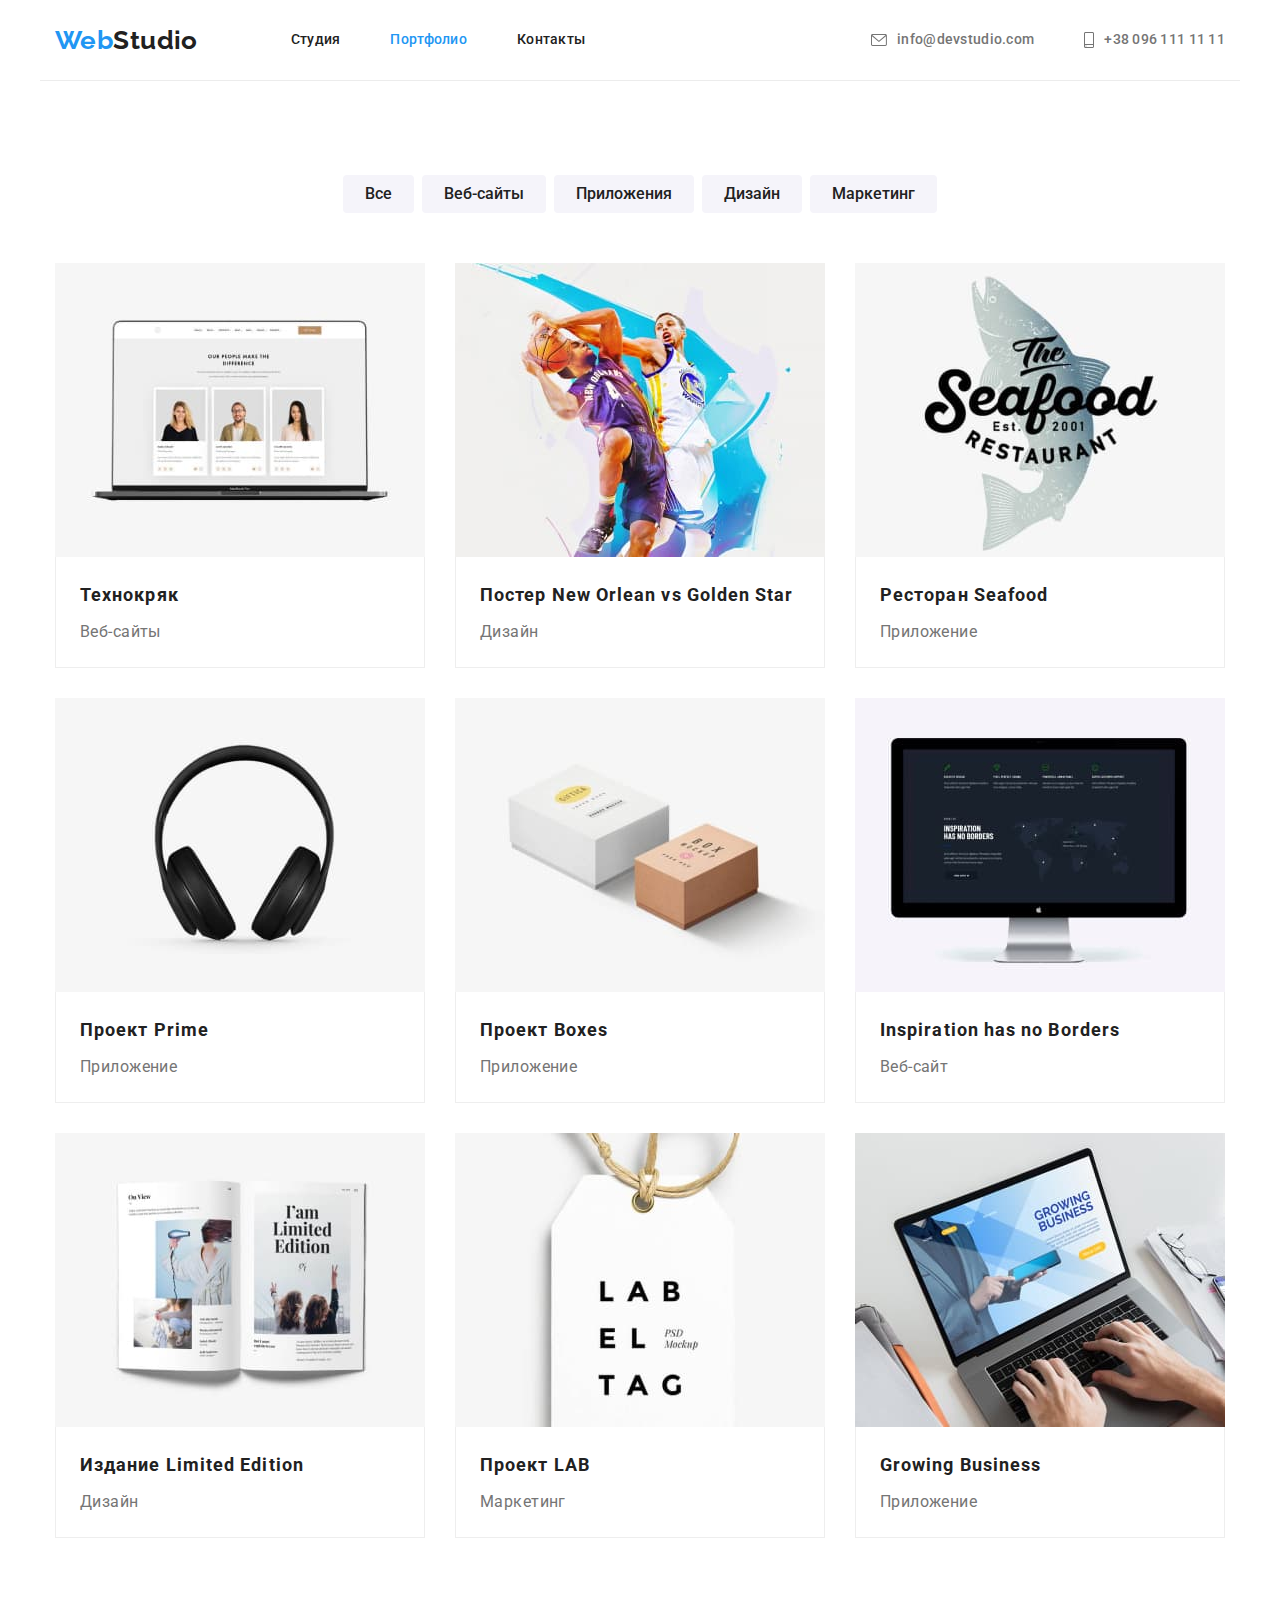
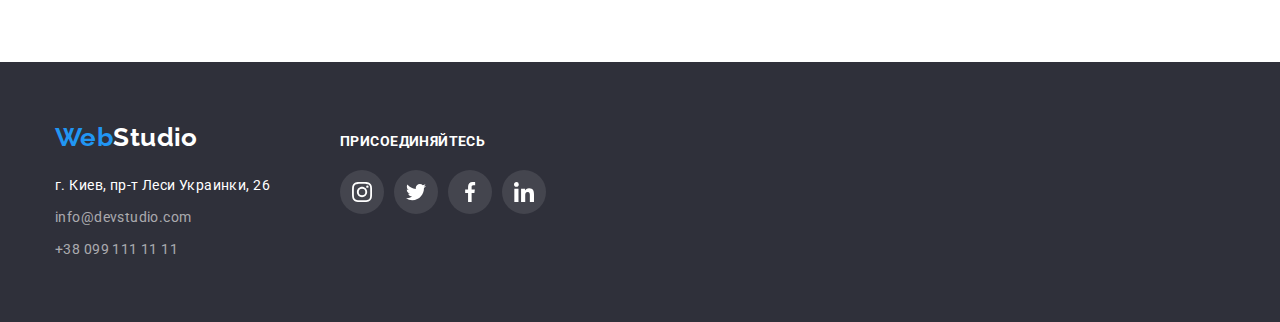
==== commit a0d5cb50: "hw-04" ====
--- a/portfolio.html
+++ b/portfolio.html
@@ -31,8 +31,22 @@
             </nav>
     
             <ul class="contact list menu">
-                <li class="menu-item"><a class="link" href="mailto:info@devstudio.com">info@devstudio.com</a></li>
-                <li class="menu-item"><a class="link" href="tel:+380961111111">+38 096 111 11 11</a></li>
+                <li class="menu-item">
+                    <a class="link" href="mailto:info@devstudio.com">
+                        <svg class="icon" width="16" height="12">
+                            <use href="./images/icons.svg#icon-envelope"></use>
+                        </svg>
+                        info@devstudio.com
+                    </a>
+                </li>
+                <li class="menu-item">
+                    <a class="link" href="tel:+380961111111">
+                        <svg class="icon" width="10" height="16">
+                            <use href="./images/icons.svg#icon-smartphone"></use>
+                        </svg>
+                        +38 096 111 11 11
+                    </a>
+                </li>
             </ul>
         </div>
     </header>
@@ -153,17 +167,54 @@
     <!-- Подвал страницы -->
     <footer class="footer section">
         <div class="container">
-            <a class="logo" href="./index.html">
-                Web<span class="footer-logo-title">Studio</span>
-            </a>
-            <address class="addr-title">
-                <ul class="list">
-                    <li class="addr-item">г. Киев, пр-т Леси Украинки, 26</li>
-                    <li class="addr-item"><a class="link foot-link" href="mailto:info@devstudio.com">info@devstudio.com</a></li>
-                    <li class="addr-item"><a class="link foot-link" href="tel:+380991111111">+38 099 111 11 11</a></li>
-                </ul>
-            </address>
+            <div class="addr">
+                <a class="logo" href="./index.html">
+                    Web<span class="footer-logo-title">Studio</span>
+                </a>
+                <address class="addr-title">
+                    <ul class="list">
+                        <li class="addr-item">г. Киев, пр-т Леси Украинки, 26</li>
+                        <li class="addr-item"><a class="link foot-link"
+                                href="mailto:info@devstudio.com">info@devstudio.com</a></li>
+                        <li class="addr-item"><a class="link foot-link" href="tel:+380991111111">+38 099 111 11 11</a></li>
+                    </ul>
+                </address>
+            </div>
+            <div class="social-links">
+                <h2 class="section-title">Присоединяйтесь</h2>
+                <ul class="list social-icons">
+                    <li class="social-icons-item">
+                        <a href="" class="social-icons-link" target="_blank" rel="noopener noreferrer">
+                            <svg class="icon">
+                                <use href="./images/icons.svg#icon-instagram"></use>
+                            </svg>
+                        </a>
+                    </li>
+                    <li class="social-icons-item">
+                        <a href="" class="social-icons-link" target="_blank" rel="noopener noreferrer">
+                            <svg class="icon">
+                                <use href="./images/icons.svg#icon-twitter"></use>
+                            </svg>
+                        </a>
+                    </li>
+                    <li class="social-icons-item">
+                        <a href="" class="social-icons-link" target="_blank" rel="noopener noreferrer">
+                            <svg class="icon">
+                                <use href="./images/icons.svg#icon-facebook"></use>
+                            </svg>
+                        </a>
+                    </li>
+                    <li class="social-icons-item">
+                        <a href="" class="social-icons-link" target="_blank" rel="noopener noreferrer">
+                            <svg class="icon">
+                                <use href="./images/icons.svg#icon-linkedin"></use>
+                            </svg>
+                        </a>
+                    </li>
+                </ul>
+            </div>
         </div>
+    
     </footer>
 </body>
 </html>--- a/css/styles.css
+++ b/css/styles.css
@@ -20,6 +20,7 @@
   --secondary-bg-color: #f5f4fa;
   --line-color: #ececec;
   --card-border-color: #eeeeee;
+  --icons-color: #afb1b8;
   --grid-item: 3;
 }
 /* Рекомендуется всегда подключать */
@@ -114,9 +115,7 @@
   margin-right: 50px;
 }
 
-.site-nav {
-  /* padding-top: 24px;
-  padding-bottom: 24px; */
+.site-nav .container {
   border-bottom: 1px solid var(--line-color);
 }
 /* Выравнивание в один ряд всех эл. хедера (навигации) */
@@ -171,13 +170,49 @@
 }
 /* contacts */
 .contact .link {
+  display: flex;
+  align-items: center;
   color: var(--secondary-text-color);
+}
+.contact .icon {
+  fill: currentColor;
+  margin-right: 10px;
+}
+
+.social-icons {
+  display: inline-flex;
+  padding-top: 16px;
+}
+.social-icons-item + .social-icons-item {
+  margin-left: 10px;
+}
+.social-icons-link {
+  display: flex;
+  justify-content: center;
+  align-items: center;
+  width: 44px;
+  height: 44px;
+  border-radius: 50%;
+}
+.social-icons .icon {
+  width: 20px;
+  height: 20px;
+  fill: var(--icons-color);
+}
+.social-icons-link:hover,
+.social-icons-link:focus {
+  fill: var(--hero-text-color);
+  background-color: var(--accent-color);
+}
+.social-icons-link:hover .icon,
+.social-icons-link:focus .icon {
+  fill: var(--hero-text-color);
 }
 
 /* hero */
 .hero {
   /* min-height: 100vh; */
-  max-weigth: 1600;
+  max-width: 1600;
   padding-top: 200px;
   padding-bottom: 280px;
   text-align: center;
@@ -251,7 +286,6 @@
   padding-top: 94px;
   padding-bottom: 94px;
 }
-
 .section-title {
   margin-bottom: 50px;
 
@@ -264,16 +298,33 @@
 
 /* features */
 .feature-list {
+  display: flex;
+  padding: 0;
+  list-style: none;
+
   color: var(--secondary-text-color);
 }
 /* Задаёт ширину эл. списка Особенностей */
 .feature-list .list-item {
+  /*display: block; /*чтобы растянулся на ширину родителя*/
   width: calc(100% / 12 * var(--grid-item));
-  /* max-width: 300px; */
+}
+.trumb {
+  height: 120px;
+  text-align: center;
+  padding-top: 25px;
+  padding-bottom: 25px;
+  margin-bottom: 30px;
+  background-color: var(--secondary-bg-color);
+  border-radius: 4px;
+}
+.feature-list .trumb > svg {
+  fill: currentColor;
+  width: 70px;
+  height: 70px;
 }
 .feature-list .title {
   margin-bottom: 10px;
-
   font-weight: 700;
   line-height: 1.14;
   text-transform: uppercase;
@@ -288,6 +339,7 @@
   font-size: 16px;
   line-height: 1.19;
   text-align: center;
+  /* background-color: var(--hero-text-color); */
 }
 .team-list .list-item {
   box-shadow: 0px 1px 3px rgba(0, 0, 0, 0.12), 0px 1px 1px rgba(0, 0, 0, 0.14), 0px 2px 1px rgba(0, 0, 0, 0.2);
@@ -300,12 +352,47 @@
 .team-list .img-title {
   padding-top: 30px;
   padding-bottom: 30px;
-
   background-color: var(--hero-text-color);
 }
 .img-title .title {
   margin-bottom: 10px;
 }
+
+/* Постоянные клиенты */
+.client-list{
+  flex-wrap: wrap;
+  --grid-item: 6;
+}
+.client-list .client-icons-item{
+flex-basis: calc((100% - 30px * (var(--grid-item) - 1)) / var(--grid-item));
+}
+.client-icons {
+  display: inline-flex;
+  padding-top: 16px;
+}
+.client-icons-item + .client-icons-item {
+  margin-left: 30px;
+}
+.client-icons-link {
+  display: flex;
+  justify-content: center;
+  align-items: center;
+  
+  height: 90px;
+  border: 1px solid var(--icons-color);
+}
+.client-icons-item .icon {
+  fill: var(--icons-color);
+}
+.client-icons-link:hover,
+.client-icons-link:focus {
+  border-color: var(--accent-color);
+}
+.client-icons-link:hover .icon,
+.client-icons-link:focus .icon {
+  fill: var(--accent-color);
+}
+
 /* порфолио карточки*/
 .portfolio-list {
   flex-wrap: wrap;
@@ -331,7 +418,6 @@
 }
 .portfolio-list .card-title {
   padding: 20px 24px;
-  /* padding-bottom: 20px; */
   border: 1px solid var(--card-border-color);
   border-top: none;
 }
@@ -351,8 +437,18 @@
   background-color: var(--hero-bg-color);
 }
 .footer.section {
+  display: flex;
+}
+.footer.section {
   padding-top: 60px;
   padding-bottom: 60px;
+}
+.footer .container{
+  display: flex;
+}
+.footer .addr{
+  margin-right: 70px;
+
 }
 .footer-logo-title {
   color: var(--hero-text-color);
@@ -373,3 +469,27 @@
 .addr-item:not(:last-child) {
   margin-bottom: 8px;
 }
+.footer .social-links {
+  margin-top: 12px;
+}
+.social-links .section-title {
+  margin-bottom: 20px;
+  text-align: left;
+  font-weight: bold;
+  font-size: 14px;
+  line-height: 1.14;
+  text-transform: uppercase;
+  color: var(--hero-text-color);
+}
+.footer .social-icons {
+  padding-top: 0px;
+}
+.footer .icon {
+  fill: var(--hero-text-color);
+}
+.footer .social-icons-link {
+  background-color: rgba(255, 255, 255, 0.1);
+}
+.footer .social-icons-link:hover,
+.footer .social-icons-link:focus {
+  background-color: var(--accent-color);